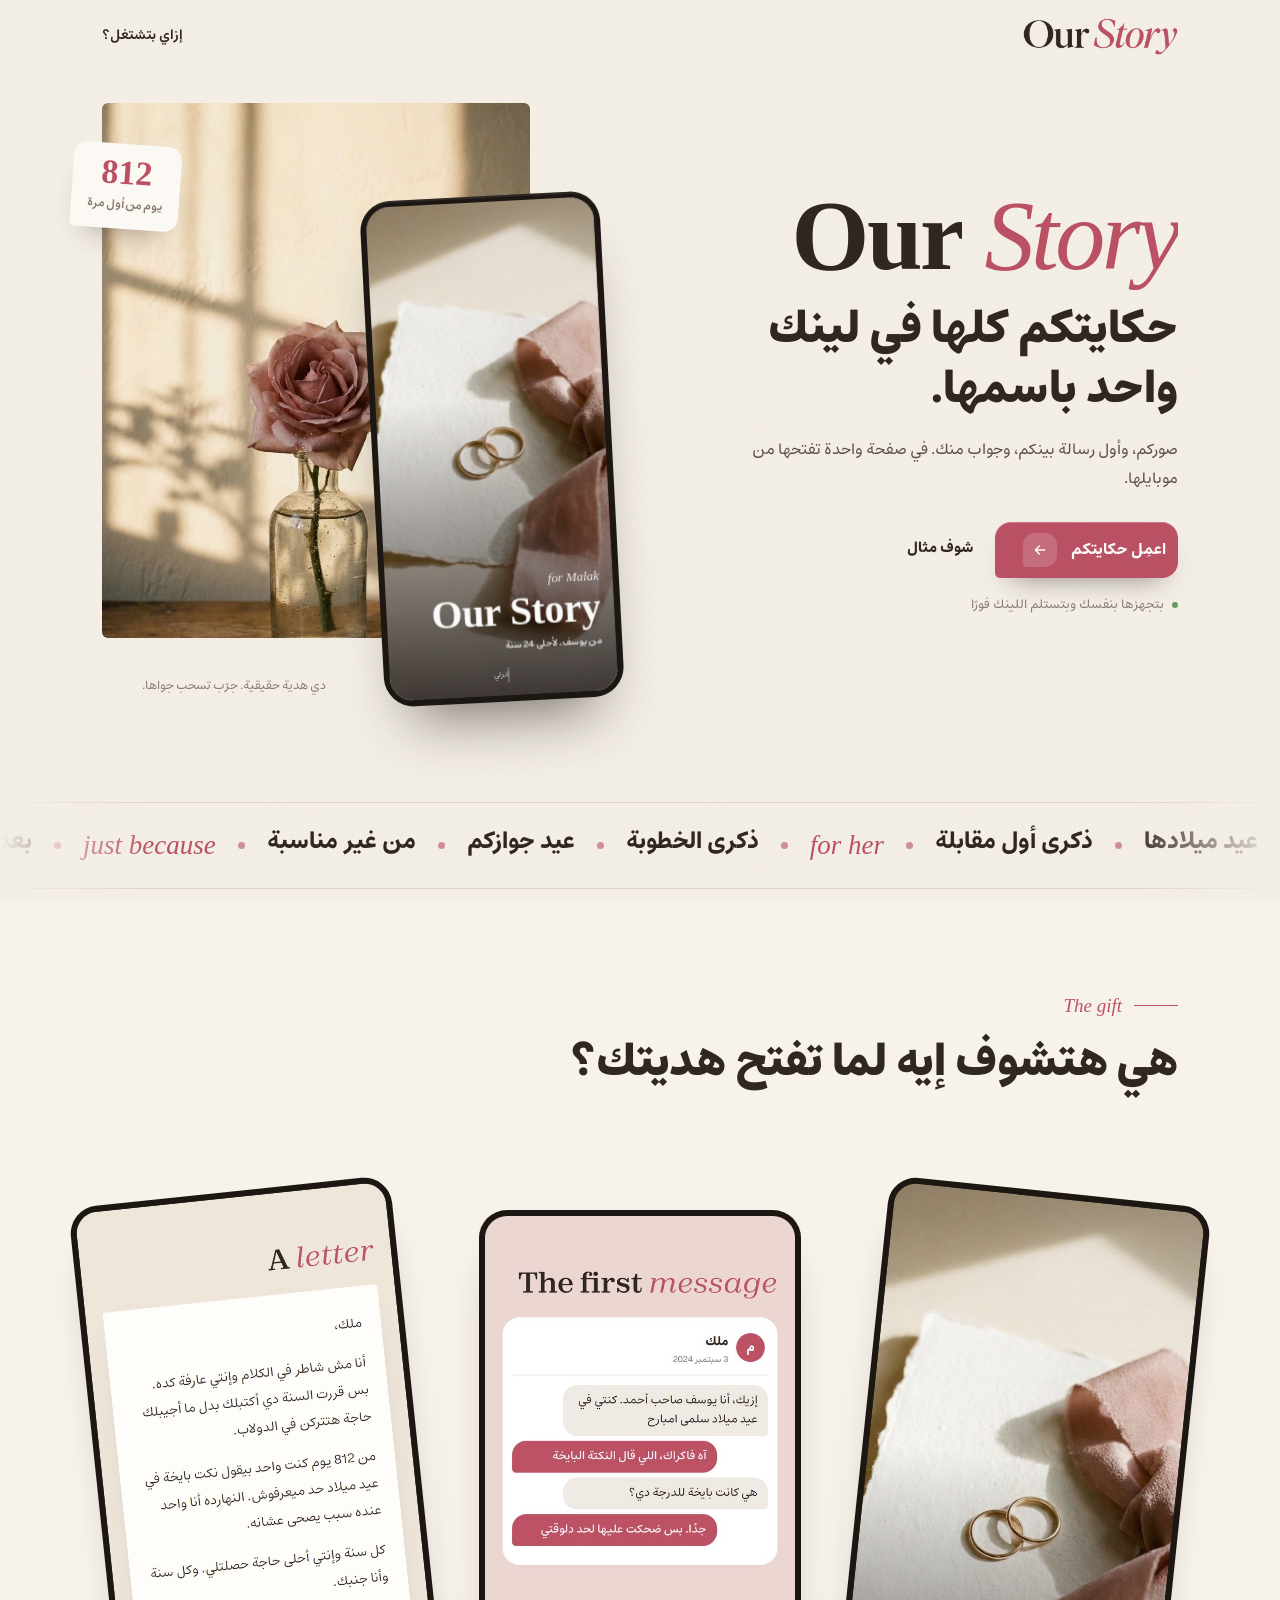
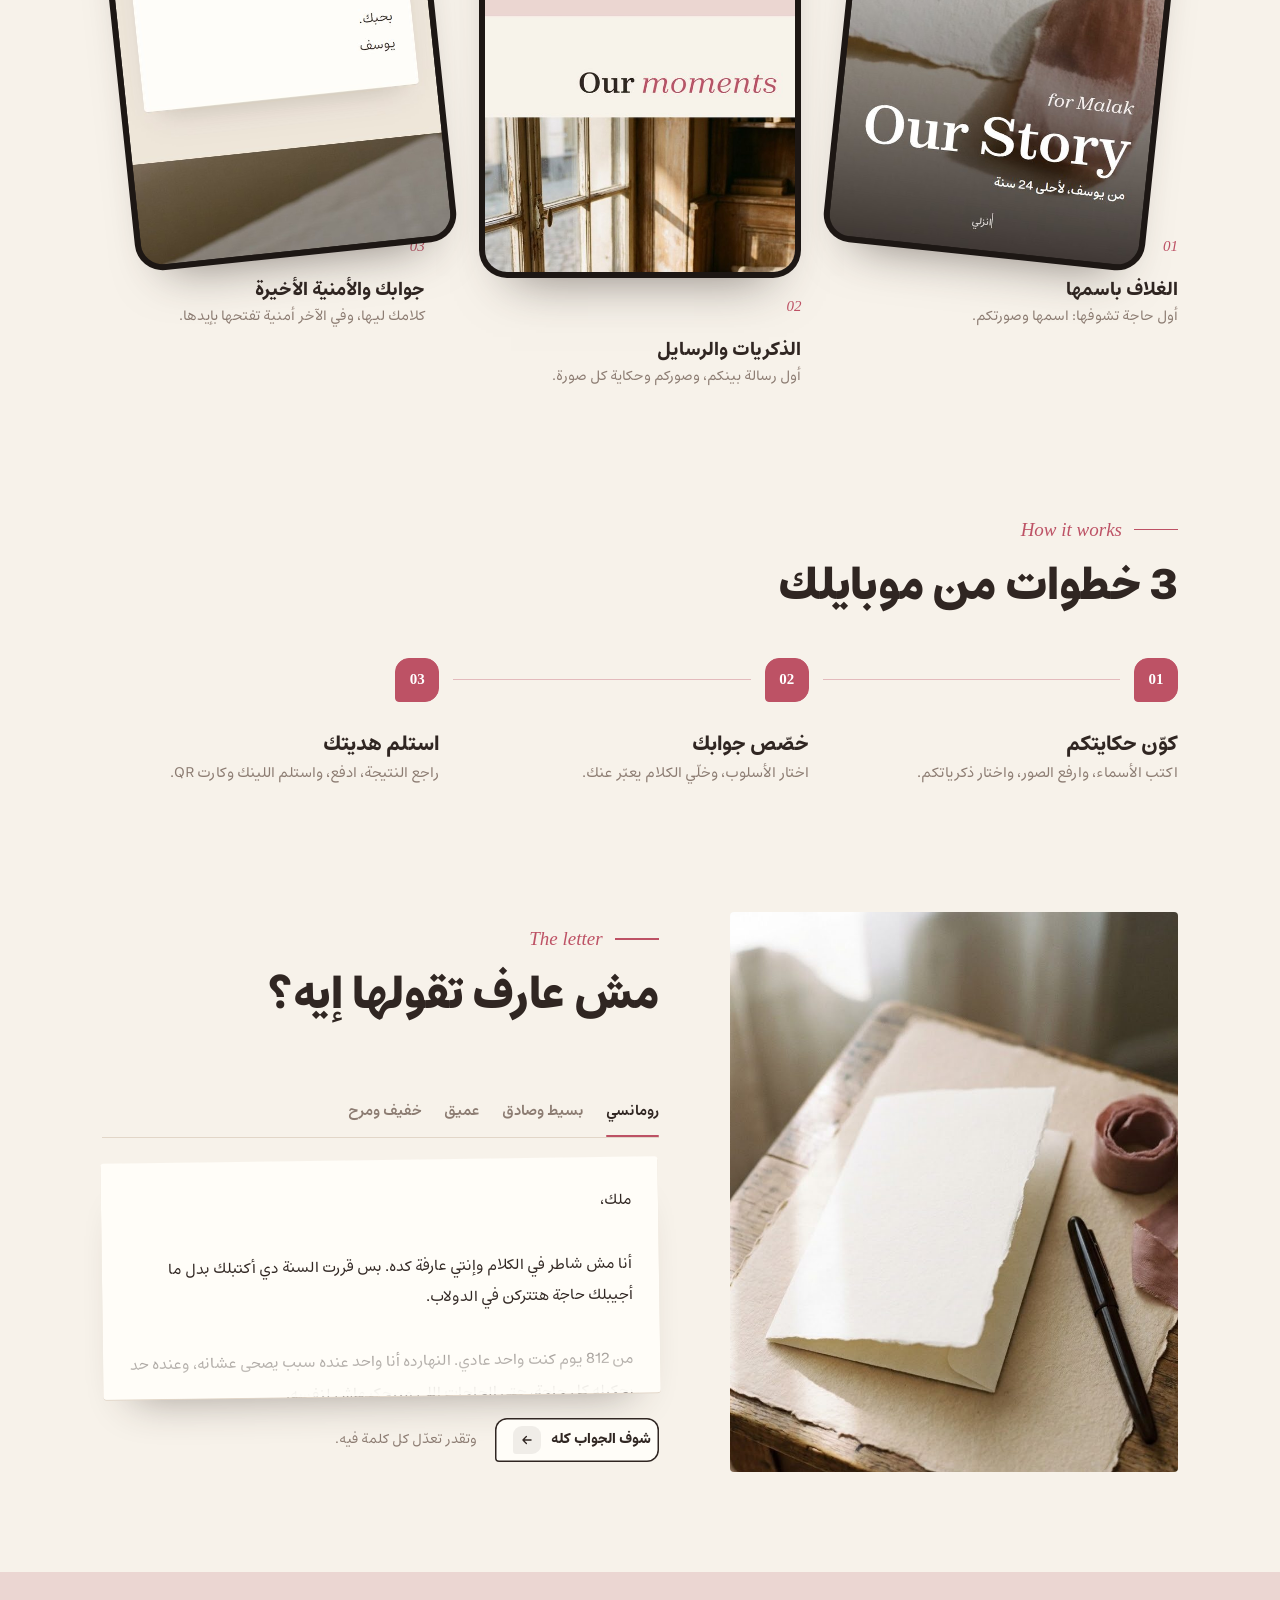
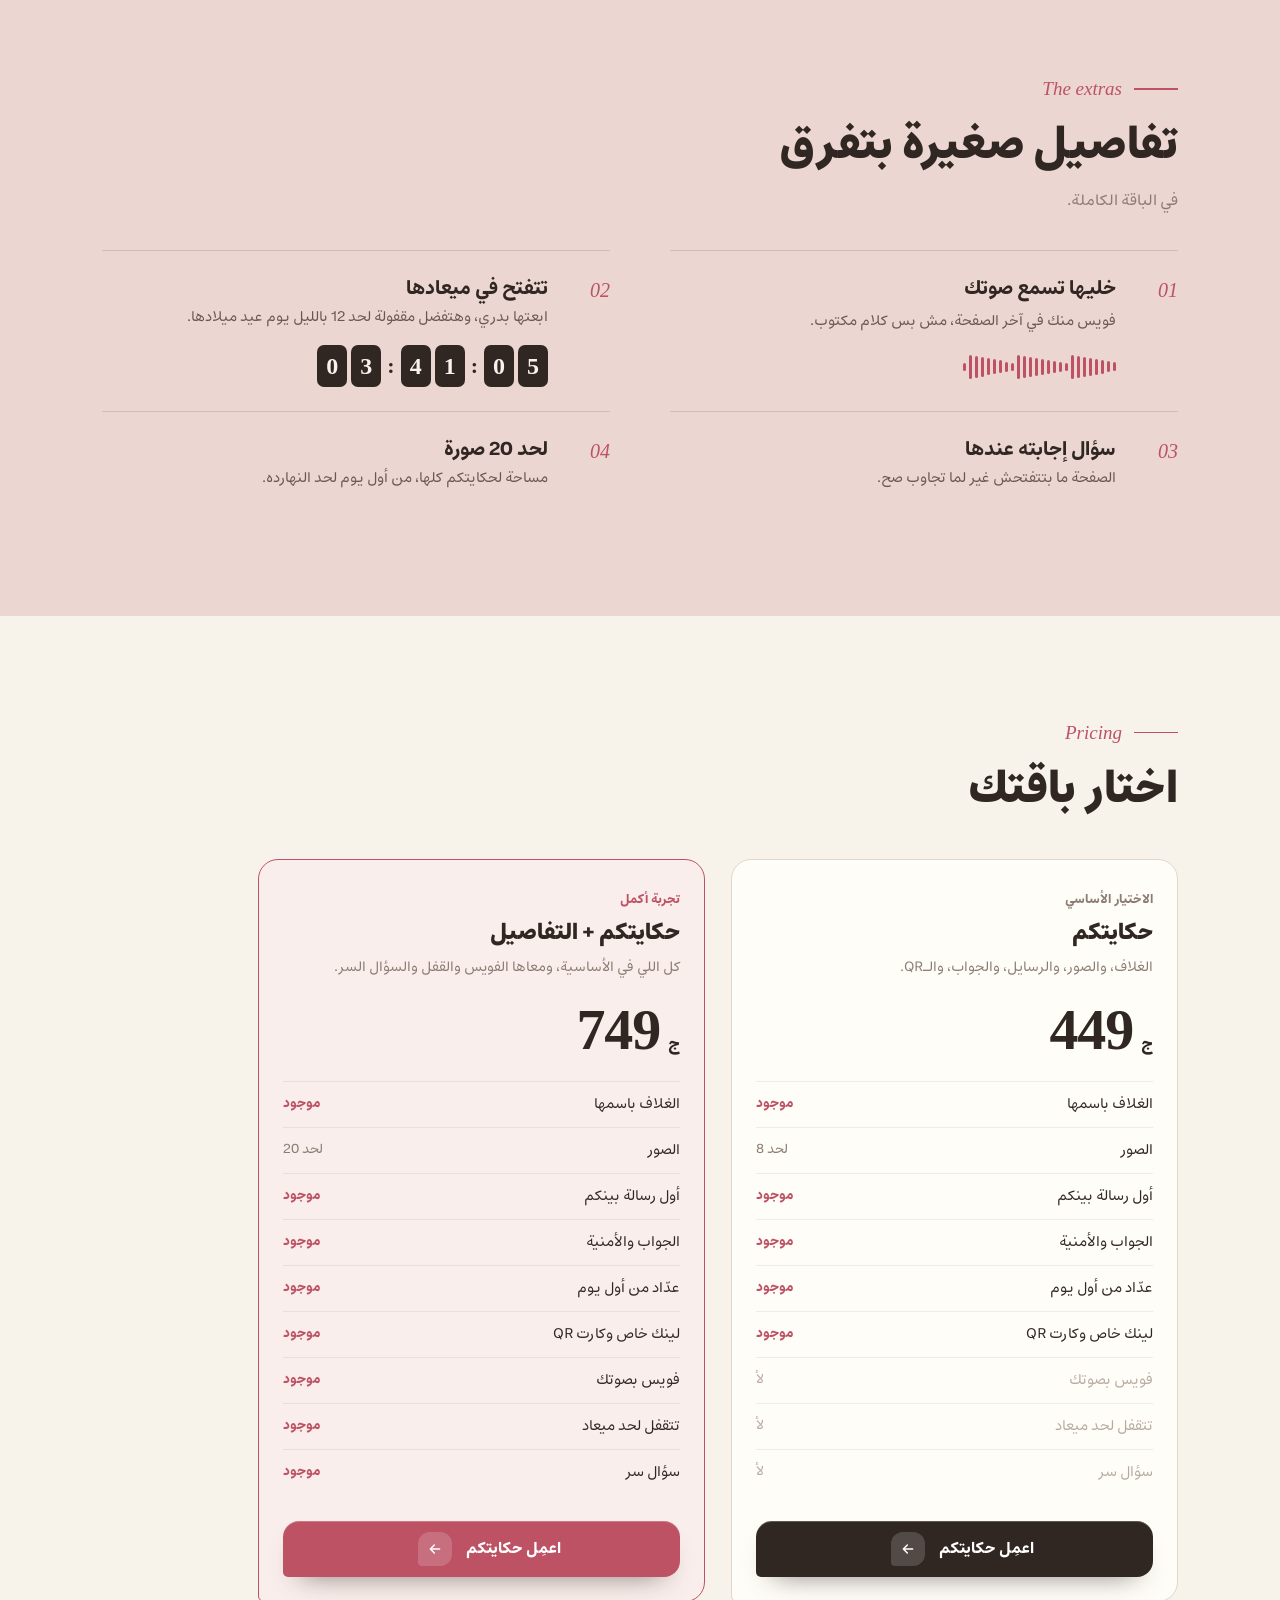
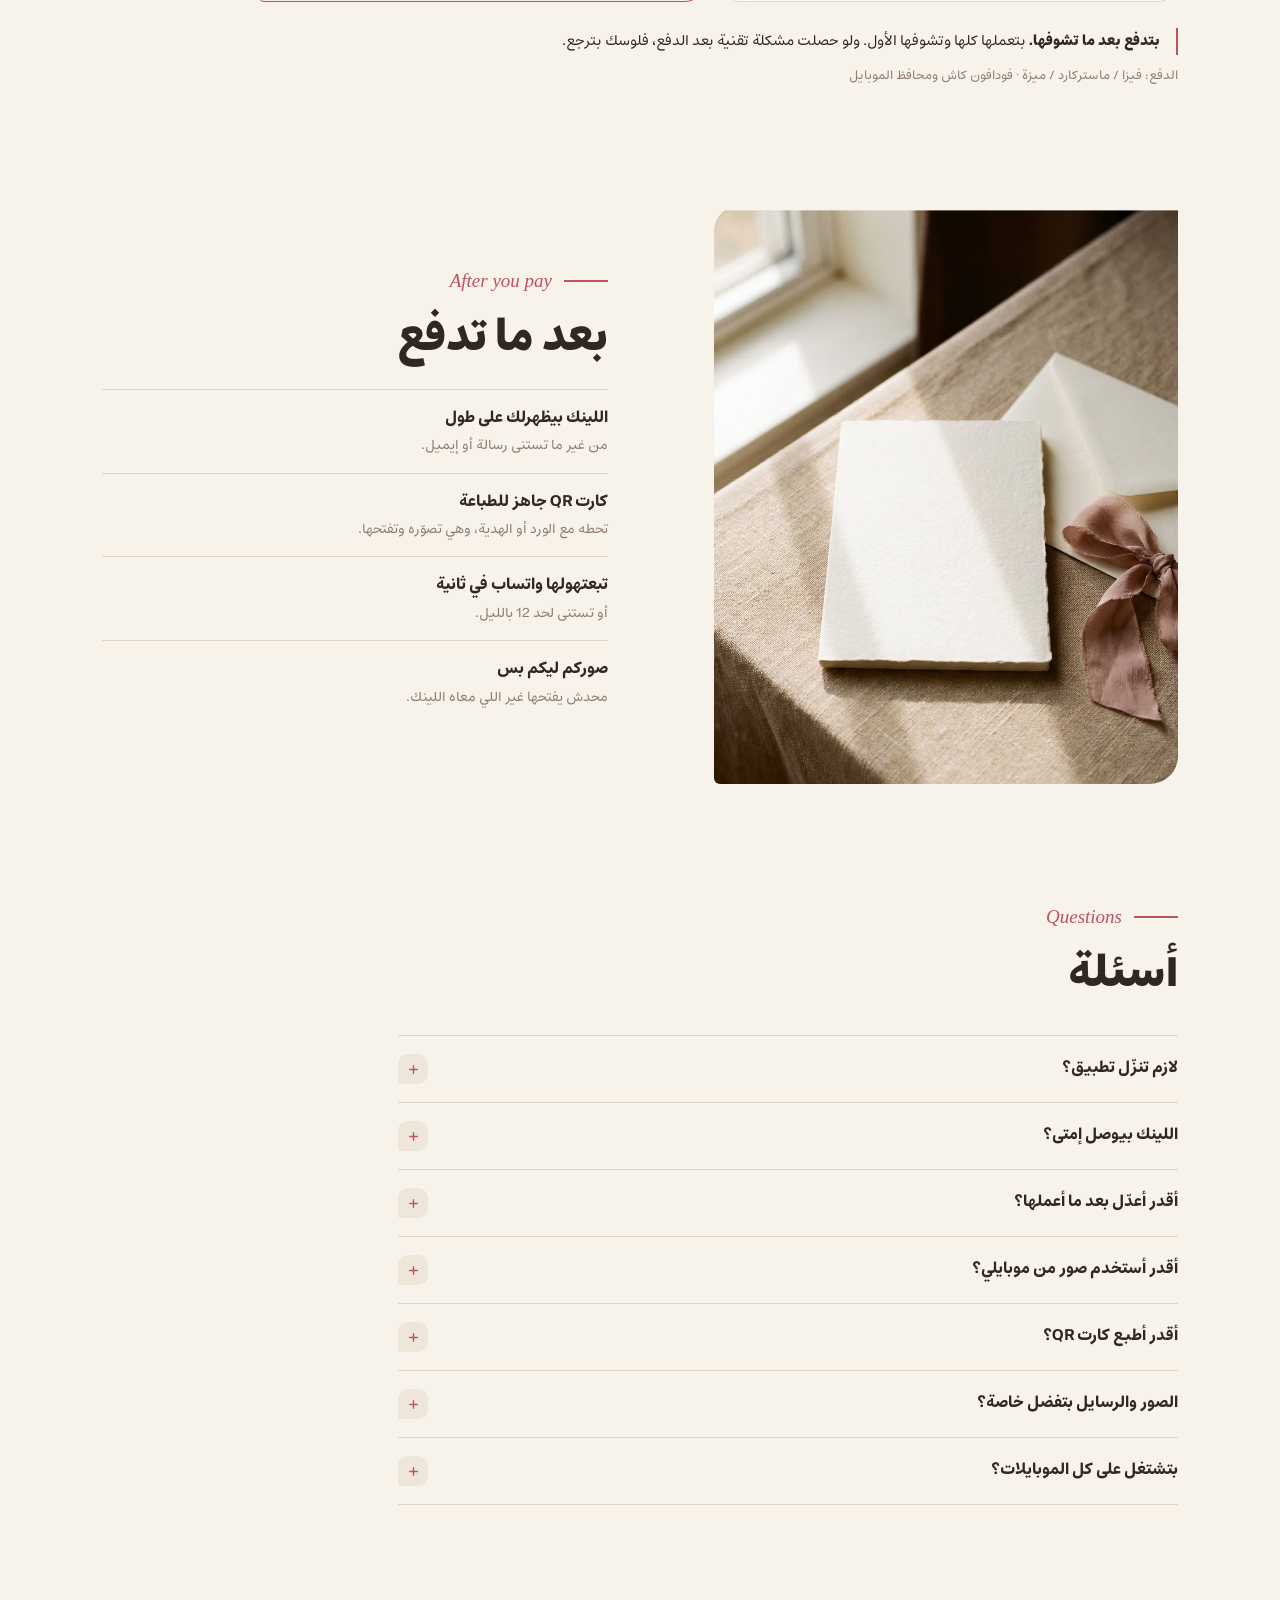
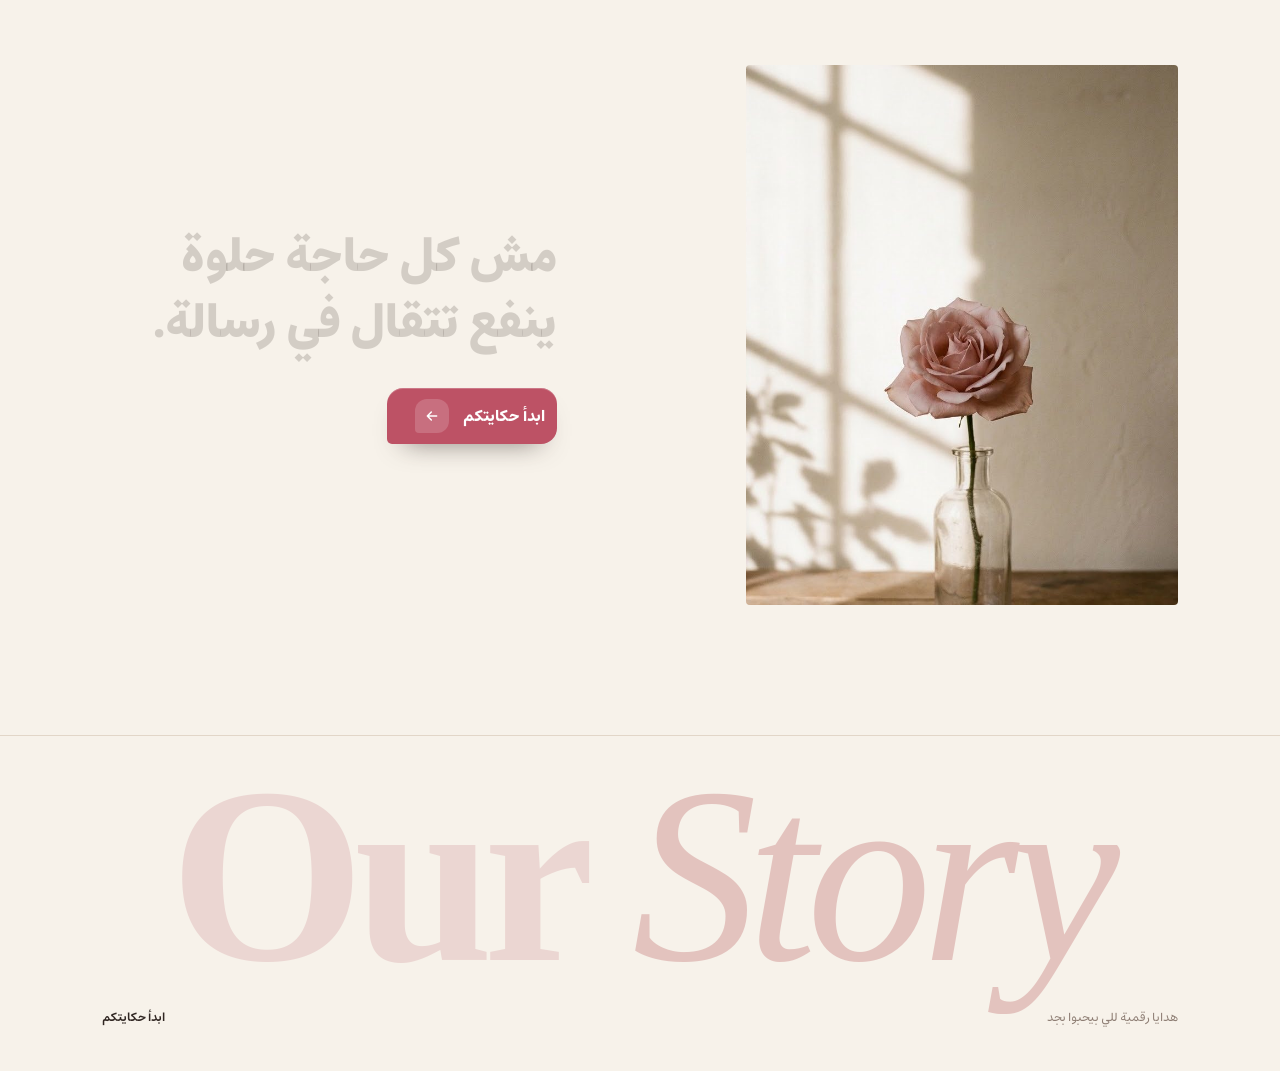
==== index.html @ 4da568a7 "Our Story demo: sales page, builder, delivery, gift page Co-Authored-By: Claude Opus 5.5 <noreply@an" ====
<!doctype html>
<html lang="ar" dir="rtl">
<head>
<meta charset="utf-8">
<meta name="viewport" content="width=device-width,initial-scale=1,viewport-fit=cover">
<title>Our Story | حكايتكم كلها في لينك واحد باسمها</title>
<meta name="description" content="صوركم وأول رسالة بينكم وجواب منك، في صفحة واحدة باسمها. بتجهزها بنفسك وبتستلم اللينك فورًا.">
<meta property="og:title" content="Our Story">
<meta property="og:description" content="حكايتكم كلها في لينك واحد باسمها.">
<meta property="og:image" content="https://a7madshiref001-ctrl.github.io/our-story/assets/og.jpg">
<meta property="og:url" content="https://a7madshiref001-ctrl.github.io/our-story/">
<meta property="og:image:width" content="1200">
<meta property="og:image:height" content="630">
<meta name="twitter:card" content="summary_large_image">
<meta name="theme-color" content="#F7F2EA">
<link rel="icon" href="assets/favicon-64.png" type="image/png">
<link rel="apple-touch-icon" href="assets/apple-touch-icon.png">
<link rel="preconnect" href="https://api.fontshare.com" crossorigin>
<link href="https://api.fontshare.com/v2/css?f[]=zodiak@400,700,401&display=swap" rel="stylesheet">
<link rel="stylesheet" href="assets/fonts.css?v=9">
<link rel="stylesheet" href="assets/ui.css?v=9">
<script>document.documentElement.classList.add('js')</script>
<style>
:root{--paper:#F7F2EA;--paper2:#EFE6DA;--rose:#BD5265;--ink:#302622;--blush:#EBD6D2;--taupe:#8C7C72;--line:#E2D6C8;--en:'Zodiak',Georgia,serif;--ar:'Estedad',system-ui,sans-serif}
*{box-sizing:border-box;margin:0;padding:0}
html{scroll-behavior:smooth}
body{background:var(--paper);color:var(--ink);font-family:var(--ar);line-height:1.8;-webkit-font-smoothing:antialiased;overflow-x:hidden}
img{display:block;max-width:100%;height:auto}
a{color:inherit}
::selection{background:var(--rose);color:#fff}
.w{max-width:1120px;margin:0 auto;padding:0 22px}
.en{font-family:var(--en);direction:ltr;unicode-bidi:isolate}
.h2{font-size:clamp(28px,7vw,46px);font-weight:800;line-height:1.28;letter-spacing:-.005em}
.lead{font-size:16px;color:var(--taupe);margin-top:10px;max-width:520px}
.sec{padding:72px 0}
@media(min-width:900px){.sec{padding:100px 0}}
.kick{display:flex;align-items:center;gap:12px;color:var(--rose);font-family:var(--en);font-style:italic;font-size:19px;margin-bottom:12px}
.kick i{display:block;width:44px;height:1.5px;background:currentColor}
.kick span{direction:ltr}

/* header */
header.top{display:flex;justify-content:space-between;align-items:center;padding:18px 0}
header.top img{width:125px;height:auto}
@media(min-width:900px){header.top img{width:155px}}
header.top a.how{font-size:14px;font-weight:600;color:var(--ink)}
.resume{display:none;align-items:center;justify-content:space-between;gap:10px;background:var(--ink);color:var(--paper);border-radius:14px 14px 14px 4px;padding:12px 16px;font-size:14px;margin-bottom:10px;animation:rsIn .8s var(--e-out)}
.resume.on{display:flex}
.resume a{font-weight:700;color:#fff}
@keyframes rsIn{from{opacity:0;transform:translateY(-10px)}}

/* hero */
.hero{display:grid;grid-template-columns:minmax(0,1fr);gap:44px;padding:6px 0 56px}
@media(min-width:900px){.hero{grid-template-columns:1fr 1fr;align-items:center;gap:56px;padding:30px 0 100px}}
.brand{font-family:var(--en);font-weight:700;white-space:nowrap;font-size:clamp(56px,17.4vw,100px);line-height:.95;letter-spacing:-.025em;direction:ltr;text-align:right}
.brand .st{color:var(--rose);font-style:italic;font-weight:400;letter-spacing:-.035em}
.hero h1{font-size:clamp(30px,8.4vw,46px);font-weight:800;line-height:1.32;margin-top:18px}
.hero p{font-size:16px;color:#5b4c45;margin:14px 0 28px;max-width:440px}
.ctas{display:flex;align-items:center;gap:22px;flex-wrap:wrap}
.ctas .ul{font-weight:700;font-size:15px}
@media(max-width:899px){.ctas{flex-direction:column;align-items:stretch;gap:14px}.ctas .btn{width:100%;min-height:58px;font-size:17px}.ctas .ul{align-self:center;padding:6px 0}.hero .sure{justify-content:center}}
.hero .sure{font-size:13px;color:var(--taupe);margin-top:16px;display:flex;align-items:center;gap:8px}
.hero .sure i{width:6px;height:6px;border-radius:50%;background:#6E9A62;box-shadow:0 0 0 0 rgba(110,154,98,.5);animation:live 2.4s infinite}
@keyframes live{70%{box-shadow:0 0 0 7px rgba(110,154,98,0)}100%{box-shadow:0 0 0 0 rgba(110,154,98,0)}}

.stage{position:relative;padding-bottom:64px;perspective:1200px}
.stage .photo{width:84%;margin-right:auto;aspect-ratio:4/5;--r:6px;border-radius:6px}
.stage .photo img{height:112%;margin-top:-6%}
.phwrap{position:absolute;right:0;bottom:0;width:47%;max-width:250px;z-index:2}
.phone{aspect-ratio:9/19;border-radius:30px;background:#1d1714;padding:6px;rotate:-3deg;box-shadow:0 40px 60px -30px rgba(48,38,34,.65),0 2px 0 rgba(255,255,255,.08) inset;animation:float 6s ease-in-out infinite;transition:transform .8s var(--e-out);transform-style:preserve-3d}
@keyframes float{50%{translate:0 -10px}}
.phone .scr{width:100%;height:100%;border-radius:24px;overflow:hidden;position:relative;background:#fff}
.phone iframe{position:absolute;top:0;right:0;width:390px;height:823px;border:0;transform-origin:top right;display:block}
.days{position:absolute;left:-4px;top:7%;z-index:3;background:#FFFDF8;padding:12px 16px 10px;border-radius:14px 14px 14px 4px;rotate:4deg;box-shadow:0 18px 30px -18px rgba(48,38,34,.45);text-align:center;animation:float 7s ease-in-out -2s infinite}
.days b{display:block;font-family:var(--en);font-weight:700;font-size:34px;line-height:1;color:var(--rose)}
.days span{font-size:12px;color:var(--taupe);font-weight:600}
.stage .note{position:absolute;left:0;bottom:6px;font-size:12.5px;color:var(--taupe);width:44%;line-height:1.7}
@media(min-width:900px){.days{left:-30px}}

/* occasions: شريط ماشي */
.marq{border-top:1px solid var(--line);border-bottom:1px solid var(--line);overflow:hidden;padding:18px 0;-webkit-mask:linear-gradient(90deg,transparent,#000 12%,#000 88%,transparent);mask:linear-gradient(90deg,transparent,#000 12%,#000 88%,transparent)}
.trk{display:flex;width:max-content;animation:marq 34s linear infinite}
.marq:hover .trk{animation-play-state:paused}
.trk span{font-size:clamp(18px,4.6vw,24px);font-weight:700;white-space:nowrap;padding:0 22px}
.trk span.e{font-family:var(--en);font-style:italic;font-weight:400;color:var(--rose);font-size:clamp(20px,5vw,27px);direction:ltr}
.trk i{align-self:center;width:7px;height:7px;border-radius:50%;background:var(--rose);flex:none;opacity:.6}
@keyframes marq{to{transform:translateX(50%)}}

/* the gift */
.gift-head{max-width:640px}
.shots{display:flex;gap:18px;overflow-x:auto;scroll-snap-type:x mandatory;margin:40px -22px 0;padding:10px 22px 20px;scrollbar-width:none;--p:1}
.shots::-webkit-scrollbar{display:none}
.shot{flex:none;width:74vw;max-width:300px;scroll-snap-align:center}
.swipe{display:flex;align-items:center;gap:10px;margin-top:10px;font-size:13px;color:var(--taupe)}
.swipe .shbar{flex:1;margin:0}
@media(min-width:900px){.swipe{display:none}}
.dev{border-radius:28px;background:#1d1714;padding:6px;box-shadow:0 30px 50px -32px rgba(48,38,34,.6);transition:transform .7s var(--e-out),box-shadow .7s var(--e-out)}
.dev img{width:100%;aspect-ratio:9/19;object-fit:cover;object-position:top;border-radius:22px}
.shot b{display:block;font-size:19px;margin-top:18px;line-height:1.4}
.shot span{display:block;font-size:14.5px;color:var(--taupe);line-height:1.7}
.shot .no{font-family:var(--en);font-style:italic;color:var(--rose);font-size:15px;display:block;direction:ltr;text-align:right;margin-top:16px}
.shbar{height:2px;background:var(--line);margin-top:8px;position:relative;overflow:hidden;border-radius:2px}
.shbar i{position:absolute;top:0;right:0;height:100%;width:34%;background:var(--ink);border-radius:2px;transition:transform .2s linear}
@media(min-width:900px){
  .shots{overflow:visible;justify-content:space-between;margin:56px 0 0;padding:0}
  .shot{width:30%;max-width:none}
  .shot:nth-child(1) .dev{rotate:calc(4deg * (1 - var(--p)) + 2deg);translate:0 calc(40px * (1 - var(--p)))}
  .shot:nth-child(2){margin-top:60px}
  .shot:nth-child(3) .dev{rotate:calc(-4deg * (1 - var(--p)) - 2deg);translate:0 calc(40px * (1 - var(--p)))}
  .shot:hover .dev{transform:translateY(-12px) rotate(0);box-shadow:0 46px 60px -34px rgba(48,38,34,.7)}
  .shbar{display:none}
}

/* steps */
.steps{list-style:none;margin-top:40px;position:relative}
.steps li{position:relative;padding:0 64px 36px 0}
.steps li::before{content:"";position:absolute;right:21px;top:48px;bottom:4px;width:1.5px;background:var(--rose);opacity:.35;transform-origin:top;transition:transform 1.2s var(--e-io);transition-delay:calc(var(--d,0s) + .4s)}
.js .steps li:not(.vis)::before{transform:scaleY(0)}
.steps li:last-child::before{display:none}
.steps .n{position:absolute;right:0;top:0;width:44px;height:44px;border-radius:14px 14px 14px 4px;border:1.5px solid var(--rose);color:var(--rose);display:grid;place-items:center;font-family:var(--en);font-weight:700;font-size:15px;background:var(--paper);transition:background .6s,color .6s;transition-delay:calc(var(--d,0s) + .25s)}
.steps li.vis .n{background:var(--rose);color:#fff}
.steps b{display:block;font-size:21px;line-height:1.4;padding-top:6px}
.steps span{font-size:15px;color:var(--taupe)}
@media(min-width:900px){
  .steps{display:grid;grid-template-columns:repeat(3,1fr);gap:32px}
  .steps li{padding:66px 0 0}
  .steps li::before{right:58px;left:-18px;top:21px;bottom:auto;width:auto;height:1.5px;transform-origin:right}
  .js .steps li:not(.vis)::before{transform:scaleX(0)}
}

/* writing */
.write{display:grid;grid-template-columns:minmax(0,1fr);gap:34px;align-items:start}
@media(min-width:900px){.write{grid-template-columns:.9fr 1.1fr;gap:64px;align-items:center}}
.write .frame{aspect-ratio:16/11;--r:4px;border-radius:4px}
@media(min-width:900px){.write .frame{aspect-ratio:4/5;max-height:560px}}
.write .frame img{height:114%;margin-top:-7%}
.tones{display:flex;flex-wrap:wrap;gap:4px 22px;margin:24px 0 22px;border-bottom:1px solid var(--line);position:relative}
.tones button{background:none;border:0;font:inherit;font-size:15px;font-weight:600;color:var(--taupe);padding:8px 0 12px;cursor:pointer;transition:color .3s}
.tones button:hover{color:var(--ink)}
.tones button.on{color:var(--ink)}
.tones .ind{position:absolute;bottom:-1px;height:2px;background:var(--rose);border-radius:2px;transition:right .55s var(--e-out),width .55s var(--e-out),top .55s var(--e-out)}
.letter{background:#FFFDF8;padding:28px 26px;font-size:15.5px;line-height:2.05;white-space:pre-line;position:relative;max-height:236px;overflow:hidden;transition:max-height .9s var(--e-out);border-radius:3px;box-shadow:0 1px 0 var(--line),0 28px 44px -30px rgba(48,38,34,.45)}
@media(min-width:900px){.letter{rotate:-.8deg}}
.letter::after{content:"";position:absolute;left:0;right:0;bottom:0;height:90px;background:linear-gradient(180deg,rgba(255,253,248,0),#FFFDF8);transition:opacity .4s}
.letter.open{max-height:1100px}
.letter.open::after{opacity:0}
.letter .cur{display:inline-block;width:1.5px;height:1.1em;background:var(--rose);vertical-align:middle;margin-right:2px;animation:blink 1s steps(1) infinite}
@keyframes blink{50%{opacity:0}}
.more{display:flex;gap:18px;align-items:center;margin-top:22px;flex-wrap:wrap}
.more span{font-size:14px;color:var(--taupe)}

/* extras */
.extras{background:var(--blush);position:relative;overflow:hidden}
.ex{display:grid;grid-template-columns:minmax(0,1fr);margin-top:34px}
@media(min-width:900px){.ex{grid-template-columns:1fr 1fr;column-gap:60px}}
.ex>div{padding:24px 0 24px;border-top:1px solid rgba(48,38,34,.14);display:grid;grid-template-columns:54px minmax(0,1fr);column-gap:8px;transition:padding .5s var(--e-out)}
@media(hover:hover){.ex>div:hover{padding-right:10px}}
.ex .ix{font-family:var(--en);font-style:italic;color:var(--rose);font-size:20px;line-height:1.5;grid-row:span 3}
.ex b{display:block;font-size:20px;line-height:1.45}
.ex span{font-size:15px;color:#6a5850}
.flip{display:flex;gap:4px;direction:ltr;justify-content:flex-end;margin-top:14px}
.flip .dg{position:relative;width:30px;height:42px;background:var(--ink);color:var(--paper);border-radius:7px;overflow:hidden;font-family:var(--en);font-weight:700;font-size:24px;display:grid;place-items:center}
.flip .dg i{font-style:normal;grid-area:1/1}
.flip .dg i.nw{animation:dIn .5s var(--e-out)}
.flip .dg i.od{animation:dOut .5s var(--e-out) forwards}
@keyframes dIn{from{transform:translateY(-100%)}}
@keyframes dOut{to{transform:translateY(100%);opacity:0}}
.flip .sep{font-family:var(--en);font-weight:700;font-size:22px;align-self:center;color:var(--ink);padding:0 2px}
.wave{display:flex;align-items:center;gap:3px;height:30px;margin-top:12px;direction:ltr;justify-content:flex-end}
.wave i{width:3px;border-radius:2px;background:var(--rose);height:30%;animation:wv 1.1s ease-in-out infinite}
@keyframes wv{50%{height:100%}}

/* pricing */
.ptabs{display:none}
@media(max-width:899px){
  .ptabs{display:grid;grid-template-columns:1fr 1fr;position:relative;background:var(--paper2);border-radius:16px 16px 16px 5px;padding:5px;margin-top:30px}
  .ptabs button{position:relative;z-index:1;border:0;background:none;font:inherit;font-size:14.5px;font-weight:700;color:var(--taupe);padding:12px 6px;cursor:pointer;transition:color .4s;line-height:1.3}
  .ptabs button b{display:block;font-family:var(--en);font-size:20px;color:inherit}
  .ptabs button.on{color:var(--ink)}
  .ptabs i{position:absolute;top:5px;bottom:5px;right:5px;width:calc(50% - 5px);background:#FFFDF8;border-radius:12px 12px 12px 4px;box-shadow:0 8px 18px -12px rgba(48,38,34,.5);transition:transform .6s var(--e-spring)}
  .ptabs.s i{transform:translateX(-100%)}
  .plans .plan{display:none}
  .plans .plan.show{display:flex;animation:plIn .6s var(--e-out)}
  .plans{margin-top:14px!important}
}
@keyframes plIn{from{opacity:0;transform:translateY(14px)}}
.plans{display:grid;grid-template-columns:minmax(0,1fr);gap:20px;margin-top:38px}
@media(min-width:900px){.plans{grid-template-columns:1fr 1fr;gap:26px;max-width:920px}}
.plan{border:1.5px solid var(--line);background:#FFFDF8;padding:28px 24px 24px;border-radius:20px 20px 20px 6px;display:flex;flex-direction:column;position:relative;transition:opacity 1s var(--e-out),transform 1.2s var(--e-out),translate .6s var(--e-out),box-shadow .6s var(--e-out);transition-delay:var(--d,0s),var(--d,0s),0s,0s}
@media(hover:hover){.plan:hover{translate:0 -8px;box-shadow:0 36px 50px -36px rgba(48,38,34,.5)}}
.plan.full{border-color:var(--rose);background:#F9EEEB}
.plan .t{font-size:13px;font-weight:700;color:var(--taupe)}
.plan.full .t{color:var(--rose)}
.plan h3{font-size:23px;font-weight:800;margin-top:2px}
.plan .d{font-size:14.5px;color:var(--taupe)}
.plan .price{font-family:var(--en);font-weight:700;font-size:58px;line-height:1;margin:20px 0 6px;direction:ltr;text-align:right;letter-spacing:-.02em}
.plan .price small{font-family:var(--ar);font-size:17px;margin-left:8px;letter-spacing:0}
.plan ul{list-style:none;margin:16px 0 26px;flex:1}
.plan li{display:flex;justify-content:space-between;gap:12px;padding:9px 0;border-top:1px solid rgba(48,38,34,.08);font-size:15px}
.plan li i{font-style:normal;color:var(--taupe);font-size:14px}
.plan li.yes i{color:var(--rose);font-weight:700}
.plan li.no{color:#B8AAA0}
.plan li.no i{color:#B8AAA0}
.guar{margin-top:26px;font-size:15px;max-width:720px;padding-right:16px;border-right:2px solid var(--rose)}
.guar b{font-weight:800}
.pm{font-size:13px;color:var(--taupe);margin-top:10px}

/* trust */
.trust{display:grid;grid-template-columns:minmax(0,1fr);gap:34px;align-items:center}
@media(min-width:900px){.trust{grid-template-columns:1fr 1fr;gap:64px}}
.trust .frame{aspect-ratio:1/1;--r:6px;border-radius:28px 6px 28px 6px}
@media(min-width:900px){.trust .frame{aspect-ratio:4/5;max-height:580px}}
.trust .frame img{height:112%;margin-top:-6%}
.tl{list-style:none;margin-top:20px}
.tl li{padding:14px 0;border-top:1px solid var(--line);font-size:16.5px;font-weight:700;transition:padding .5s var(--e-out),color .3s}
.tl li span{display:block;font-size:14px;font-weight:400;color:var(--taupe)}
@media(hover:hover){.tl li:hover{padding-right:12px;color:var(--rose)}}

/* faq */
.faq{max-width:780px;margin-top:30px}
details{border-top:1px solid var(--line)}
details:last-of-type{border-bottom:1px solid var(--line)}
summary{font-size:16.5px;min-height:56px;font-weight:700;cursor:pointer;list-style:none;display:flex;justify-content:space-between;align-items:center;gap:14px;padding:18px 0;transition:color .3s}
summary:hover{color:var(--rose)}
summary::-webkit-details-marker{display:none}
summary::after{content:"";flex:none;width:30px;height:30px;border-radius:10px 10px 10px 3px;background:var(--paper2) url("data:image/svg+xml,%3Csvg xmlns='http://www.w3.org/2000/svg' viewBox='0 0 24 24' fill='none' stroke='%23BD5265' stroke-width='2.2' stroke-linecap='round'%3E%3Cpath d='M12 6v12M6 12h12'/%3E%3C/svg%3E") center/15px no-repeat;transition:transform .5s var(--e-out),background-color .3s}
details[open] summary::after{transform:rotate(135deg);background-color:var(--blush)}
details .a{overflow:hidden}
details p{font-size:15px;color:#5b4c45;padding:0 0 18px;max-width:640px}

/* final */
.final{display:grid;grid-template-columns:minmax(0,1fr);gap:32px;align-items:center;padding:40px 0 110px}
@media(min-width:900px){.final{grid-template-columns:1.1fr .9fr;gap:64px;padding:60px 0 130px}}
.final .frame{aspect-ratio:4/3;--r:4px;border-radius:4px}
@media(min-width:900px){.final .frame{aspect-ratio:4/5;max-height:540px}}
.final .frame img{height:114%;margin-top:-7%}
.final .q{font-size:clamp(30px,8vw,48px);font-weight:800;line-height:1.38;margin-bottom:30px}
.final .q .sw-w>span{color:rgba(48,38,34,.18);transition:color .5s}
.final .q .sw-w.lit>span{color:var(--ink)}
.final .q .sw-w.lit.r>span{color:var(--rose)}

footer{border-top:1px solid var(--line);padding:34px 0 120px;overflow:hidden}
footer .big{font-family:var(--en);font-weight:700;font-size:clamp(60px,20.5vw,250px);line-height:.85;letter-spacing:-.04em;direction:ltr;text-align:center;color:var(--blush);white-space:nowrap;user-select:none}
footer .big em{font-weight:400;color:#E3C3BE}
footer .meta{display:flex;justify-content:space-between;gap:12px;font-size:12.5px;color:var(--taupe);margin-top:24px;flex-wrap:wrap}
footer .meta a{color:var(--ink);font-weight:600}
@media(min-width:900px){footer{padding-bottom:40px}}

.sticky{position:fixed;left:0;right:0;bottom:0;z-index:40;padding:10px 16px calc(10px + env(safe-area-inset-bottom));background:rgba(247,242,234,.9);-webkit-backdrop-filter:blur(10px);backdrop-filter:blur(10px);border-top:1px solid var(--line);transform:translateY(115%);transition:transform .7s var(--e-spring)}
.sticky.on{transform:none}
@media(min-width:900px){.sticky{display:none}}
</style>
</head>
<body class="grain">
<div class="sp"></div>
<div class="w">
  <header class="top" data-rv="fade"><img src="assets/logo.png" alt="Our Story" width="155" height="37"><a class="how ul" href="#steps">إزاي بتشتغل؟</a></header>
  <div class="resume" id="resume"><span>عندك حكاية ما كمّلتهاش</span><a class="ul on" href="start/">كمّلها</a></div>

  <section class="hero">
    <div>
      <div class="brand" data-split>Our <span class="st">Story</span></div>
      <h1 data-split style="--d:.25s">حكايتكم كلها في لينك واحد باسمها.</h1>
      <p data-rv style="--d:.55s">صوركم، وأول رسالة بينكم، وجواب منك. في صفحة واحدة تفتحها من موبايلها.</p>
      <div class="ctas" data-rv style="--d:.7s"><a class="btn" href="start/" id="heroCta">اعمِل حكايتكم</a><a class="ul" href="#gift">شوف مثال</a></div>
      <div class="sure" data-rv="fade" style="--d:.9s"><i></i>بتجهزها بنفسك وبتستلم اللينك فورًا</div>
    </div>
    <div class="stage" id="stage">
      <div class="frame photo" data-rv="clip" style="--d:.15s"><img src="assets/img/hero-rose.jpg" alt="" width="896" height="1120" data-par=".05"></div>
      <div class="days" data-rv="pop" style="--d:1.1s"><b data-count="812" data-dur="2200">0</b><span>يوم من أول مرة</span></div>
      <div class="phwrap" data-rv style="--d:.6s"><div class="phone" id="phone"><div class="scr" id="scr"><iframe src="s/?demo=1" title="مثال للهدية" loading="eager"></iframe></div></div></div>
      <div class="note" data-rv="fade" style="--d:1.3s">دي هدية حقيقية. جرّب تسحب جواها.</div>
    </div>
  </section>
</div>

<div class="marq" aria-label="المناسبات"><div class="trk" id="trk"></div></div>

<section class="sec" id="gift">
  <div class="w">
    <div class="gift-head">
      <div class="kick" data-rv><i data-line></i><span>The gift</span></div>
      <h2 class="h2" data-split>هي هتشوف إيه لما تفتح هديتك؟</h2>
    </div>
    <div class="shots" id="shots" data-scrub data-stagger=".14">
      <figure class="shot" data-rv><div class="dev"><img src="assets/shots/gift-cover.jpg" alt="" loading="lazy" width="600" height="1266"></div><span class="no">01</span><b>الغلاف باسمها</b><span>أول حاجة تشوفها: اسمها وصورتكم.</span></figure>
      <figure class="shot" data-rv><div class="dev"><img src="assets/shots/gift-memories.jpg" alt="" loading="lazy" width="600" height="1266"></div><span class="no">02</span><b>الذكريات والرسايل</b><span>أول رسالة بينكم، وصوركم وحكاية كل صورة.</span></figure>
      <figure class="shot" data-rv><div class="dev"><img src="assets/shots/gift-letter.jpg" alt="" loading="lazy" width="600" height="1266"></div><span class="no">03</span><b>جوابك والأمنية الأخيرة</b><span>كلامك ليها، وفي الآخر أمنية تفتحها بإيدها.</span></figure>
    </div>
    <div class="swipe"><span>اسحب</span><div class="shbar"><i id="shbar"></i></div></div>
  </div>
</section>

<section class="sec" id="steps" style="padding-top:24px">
  <div class="w">
    <div class="kick" data-rv><i data-line></i><span>How it works</span></div>
    <h2 class="h2" data-split>3 خطوات من موبايلك</h2>
    <ol class="steps" data-stagger=".18">
      <li data-rv><span class="n">01</span><b>كوّن حكايتكم</b><span>اكتب الأسماء، وارفع الصور، واختار ذكرياتكم.</span></li>
      <li data-rv><span class="n">02</span><b>خصّص جوابك</b><span>اختار الأسلوب، وخلّي الكلام يعبّر عنك.</span></li>
      <li data-rv><span class="n">03</span><b>استلم هديتك</b><span>راجع النتيجة، ادفع، واستلم اللينك وكارت QR.</span></li>
    </ol>
  </div>
</section>

<section class="sec" style="padding-top:24px">
  <div class="w write">
    <div class="frame" data-rv="clip"><img src="assets/img/letter.jpg" alt="" loading="lazy" width="896" height="1120" data-par=".06"></div>
    <div>
      <div class="kick" data-rv><i data-line></i><span>The letter</span></div>
      <h2 class="h2" data-split>مش عارف تقولها إيه؟</h2>
      <p class="lead" data-rv style="--d:.2s">اختار الإحساس، وإحنا نساعدك تلاقي الكلام المناسب.</p>
      <div class="tones" id="tones" data-rv style="--d:.3s"></div>
      <div class="letter" id="letter" data-rv style="--d:.4s"></div>
      <div class="more" data-rv style="--d:.5s"><button class="btn paper sm" id="moreBtn">شوف الجواب كله</button><span>وتقدر تعدّل كل كلمة فيه.</span></div>
    </div>
  </div>
</section>

<section class="sec extras">
  <div class="w">
    <div class="kick" data-rv><i data-line></i><span>The extras</span></div>
    <h2 class="h2" data-split>تفاصيل صغيرة بتفرق</h2>
    <p class="lead" data-rv style="--d:.2s">في الباقة الكاملة.</p>
    <div class="ex" data-stagger=".1">
      <div data-rv><span class="ix">01</span><b>خليها تسمع صوتك</b><span>فويس منك في آخر الصفحة، مش بس كلام مكتوب.</span><div class="wave" id="wave"></div></div>
      <div data-rv><span class="ix">02</span><b>تتفتح في ميعادها</b><span>ابعتها بدري، وهتفضل مقفولة لحد 12 بالليل يوم عيد ميلادها.</span><div class="flip" id="lk"></div></div>
      <div data-rv><span class="ix">03</span><b>سؤال إجابته عندها</b><span>الصفحة ما بتتفتحش غير لما تجاوب صح.</span></div>
      <div data-rv><span class="ix">04</span><b>لحد 20 صورة</b><span>مساحة لحكايتكم كلها، من أول يوم لحد النهارده.</span></div>
    </div>
  </div>
</section>

<section class="sec" id="price">
  <div class="w">
    <div class="kick" data-rv><i data-line></i><span>Pricing</span></div>
    <h2 class="h2" data-split>اختار باقتك</h2>
    <div class="ptabs" id="ptabs" data-rv><button data-k="story">الأساسية<b>449</b></button><button class="on" data-k="full">الكاملة<b>749</b></button><i></i></div>
    <div class="plans" id="plans" data-stagger=".14"></div>
    <p class="guar" id="guar" data-rv></p>
    <p class="pm" id="pms" data-rv="fade"></p>
  </div>
</section>

<section class="sec" style="padding-top:16px">
  <div class="w trust">
    <div class="frame" data-rv="clip"><img src="assets/img/keepsake.jpg" alt="" loading="lazy" width="896" height="1120" data-par=".06"></div>
    <div>
      <div class="kick" data-rv><i data-line></i><span>After you pay</span></div>
      <h2 class="h2" data-split>بعد ما تدفع</h2>
      <ul class="tl" data-stagger=".1" data-base=".2">
        <li data-rv>اللينك بيظهرلك على طول<span>من غير ما تستنى رسالة أو إيميل.</span></li>
        <li data-rv>كارت QR جاهز للطباعة<span>تحطه مع الورد أو الهدية، وهي تصوّره وتفتحها.</span></li>
        <li data-rv>تبعتهولها واتساب في ثانية<span>أو تستنى لحد 12 بالليل.</span></li>
        <li data-rv>صوركم ليكم بس<span>محدش يفتحها غير اللي معاه اللينك.</span></li>
      </ul>
    </div>
  </div>
</section>

<section class="sec" style="padding-top:16px">
  <div class="w">
    <div class="kick" data-rv><i data-line></i><span>Questions</span></div>
    <h2 class="h2" data-split>أسئلة</h2>
    <div class="faq" id="faq" data-stagger=".06">
      <details data-rv><summary>لازم تنزّل تطبيق؟</summary><div class="a"><p>لأ. اللينك بيفتح على أي موبايل من غير أي برنامج.</p></div></details>
      <details data-rv><summary>اللينك بيوصل إمتى؟</summary><div class="a"><p>أول ما الدفع يتم، بيظهر قدامك هو والكارت.</p></div></details>
      <details data-rv><summary>أقدر أعدّل بعد ما أعملها؟</summary><div class="a"><p>أيوه، من نفس الموبايل. والتعديل بيظهر على نفس اللينك.</p></div></details>
      <details data-rv><summary>أقدر أستخدم صور من موبايلي؟</summary><div class="a"><p>أيوه، بتختارهم من الموبايل كلهم مرة واحدة.</p></div></details>
      <details data-rv><summary>أقدر أطبع كارت QR؟</summary><div class="a"><p>أيوه، بينزل صورة جاهزة تطبعها في أي مطبعة.</p></div></details>
      <details data-rv><summary>الصور والرسايل بتفضل خاصة؟</summary><div class="a"><p>محدش يقدر يفتحها غير اللي معاه اللينك، ومش بتظهر في جوجل.</p></div></details>
      <details data-rv><summary>بتشتغل على كل الموبايلات؟</summary><div class="a"><p>أيوه، أندرويد وآيفون.</p></div></details>
    </div>
  </div>
</section>

<div class="w">
  <section class="final">
    <div class="frame" data-rv="clip"><img src="assets/img/rose-alt.jpg" alt="" loading="lazy" width="896" height="1120" data-par=".06"></div>
    <div>
      <p class="q" id="quote">مش كل حاجة حلوة ينفع تتقال في رسالة.</p>
      <div data-rv><a class="btn" href="start/">ابدأ حكايتكم</a></div>
    </div>
  </section>
</div>

<footer>
  <div class="big" data-rv>Our <em>Story</em></div>
  <div class="w meta"><span>هدايا رقمية للي بيحبوا بجد</span><a class="ul" href="start/">ابدأ حكايتكم</a></div>
</footer>
<div class="sticky" id="sticky"><a class="btn block" href="start/" id="stickyBtn">اعمِل حكايتكم</a></div>

<script src="assets/config.js?v=9"></script>
<script src="assets/api.js?v=9"></script>
<script src="assets/phrases.js?v=9"></script>
<script src="assets/motion.js?v=9"></script>
<script>
(function () {
  var CFG = OS_CONFIG, P = OS_PHRASES, UI = OSUI, $ = function (id) { return document.getElementById(id); };
  function esc(s) { return String(s).replace(/[&<>"]/g, function (c) { return { '&': '&amp;', '<': '&lt;', '>': '&gt;', '"': '&quot;' }[c]; }); }
  var ss = OS_API.session.get(); if (ss && ss.id) $('resume').classList.add('on');

  /* الهدية جوه الموبايل الصغير: بتترسم بعرض 390 وتتصغّر */
  function fit() { var sc = $('scr'); if (!sc) return; var k = sc.clientWidth / 390; var f = sc.querySelector('iframe'); f.style.transform = 'scale(' + k + ')'; f.style.height = (sc.clientHeight / k) + 'px'; }
  fit(); addEventListener('resize', fit);

  /* الموبايل بيميل مع الماوس على الديسكتوب */
  if (UI.fine && !UI.reduce) {
    var stg = $('stage'), ph = $('phone');
    stg.addEventListener('pointermove', function (e) {
      var r = stg.getBoundingClientRect(), x = (e.clientX - r.left) / r.width - .5, y = (e.clientY - r.top) / r.height - .5;
      ph.style.transform = 'rotateY(' + (x * 14).toFixed(2) + 'deg) rotateX(' + (-y * 10).toFixed(2) + 'deg)';
    });
    stg.addEventListener('pointerleave', function () { ph.style.transform = ''; });
  }

  /* شريط المناسبات */
  var OCC = ['عيد ميلادها', 'ذكرى أول مقابلة', 'for her', 'ذكرى الخطوبة', 'عيد جوازكم', 'من غير مناسبة', 'just because', 'بعد خناقة'];
  var one = OCC.map(function (o) { return '<span' + (/[a-z]/.test(o) ? ' class="e"' : '') + '>' + o + '</span><i></i>'; }).join('');
  $('trk').innerHTML = one + one + one + one;

  /* لقطات الهدية: شريط بيمشي مع السحب على الموبايل */
  var shots = $('shots');
  shots.addEventListener('scroll', function () {
    var max = shots.scrollWidth - shots.clientWidth; if (max <= 0) return;
    var k = Math.abs(shots.scrollLeft) / max; $('shbar').style.transform = 'translateX(' + (-k * 194) + '%)';
  }, { passive: true });

  /* أساليب الجواب: مؤشر بيتحرك + الكلام بيتكتب */
  var TONES = [['romantic', 'رومانسي'], ['short', 'بسيط وصادق'], ['deep', 'عميق'], ['funny', 'خفيف ومرح']];
  var v = { her: 'ملك', him: 'يوسف', days: '812', age: '24' };
  function letterOf(k) { return P.fill(P.letters.filter(function (l) { return l.key === k; })[0].text, v); }
  $('tones').innerHTML = TONES.map(function (t, i) { return '<button class="' + (i ? '' : 'on') + '" data-k="' + t[0] + '">' + t[1] + '</button>'; }).join('') + '<span class="ind" id="ind"></span>';
  function moveInd() {
    var b = $('tones').querySelector('.on'), box = $('tones').getBoundingClientRect(), r = b.getBoundingClientRect();
    var ind = $('ind'); ind.style.right = (box.right - r.right) + 'px'; ind.style.width = r.width + 'px'; ind.style.top = (r.bottom - box.top - 2) + 'px';
  }
  var typing = 0;
  function type(text) {
    var el = $('letter'), id = ++typing;
    if (UI.reduce) { el.textContent = text; return; }
    var n = 0, step = Math.max(2, Math.round(text.length / 70));
    (function tick() {
      if (id !== typing) return;
      n = Math.min(text.length, n + step);
      el.textContent = text.slice(0, n);
      if (n < text.length) { var c = document.createElement('span'); c.className = 'cur'; el.appendChild(c); requestAnimationFrame(tick); }
    })();
  }
  $('letter').textContent = letterOf('romantic');
  $('tones').addEventListener('click', function (e) {
    var b = e.target.closest('button'); if (!b || b.classList.contains('on')) return;
    $('tones').querySelectorAll('button').forEach(function (x) { x.classList.toggle('on', x === b); });
    moveInd(); type(letterOf(b.dataset.k));
  });
  moveInd(); addEventListener('resize', moveInd); document.fonts && document.fonts.ready.then(moveInd);
  $('moreBtn').addEventListener('click', function () {
    var open = $('letter').classList.toggle('open');
    this.textContent = open ? 'اقفل الجواب' : 'شوف الجواب كله';
  });

  /* فويس: موجة بتتحرك */
  $('wave').innerHTML = Array.apply(null, Array(26)).map(function (_, i) { return '<i style="animation-delay:' + (-(i * 137 % 1100) / 1000) + 's;height:' + (25 + (i * 53 % 60)) + '%"></i>'; }).join('');

  /* عدّاد القفل بأرقام بتقلب */
  var lockAt = Date.now() + 3 * 36e5 + 41 * 6e4 + 9e3, prev = '';
  function p2(n) { return (n < 10 ? '0' : '') + n; }
  function drawLock() {
    var s = Math.max(0, Math.floor((lockAt - Date.now()) / 1000));
    var str = p2(Math.floor(s / 3600)) + ':' + p2(Math.floor(s % 3600 / 60)) + ':' + p2(s % 60), box = $('lk');
    if (!prev) box.innerHTML = str.split('').map(function (c) { return c === ':' ? '<span class="sep">:</span>' : '<span class="dg"><i>' + c + '</i></span>'; }).join('');
    else {
      var cells = box.children;
      for (var i = 0; i < str.length; i++) if (str[i] !== prev[i] && str[i] !== ':') {
        var cell = cells[i], old = cell.querySelector('i:not(.od)');
        if (old) { old.className = 'od'; setTimeout(function (o) { o.remove(); }.bind(null, old), 520); }
        var n = document.createElement('i'); n.className = 'nw'; n.textContent = str[i]; cell.appendChild(n);
      }
    }
    prev = str;
  }
  drawLock(); setInterval(drawLock, 1000);

  /* الباقات: نفس الصفوف بنفس الترتيب */
  var ROWS = [
    ['الغلاف باسمها', 1, 1],
    ['الصور', 'لحد ' + CFG.plans.story.maxMoments, 'لحد ' + CFG.plans.full.maxMoments],
    ['أول رسالة بينكم', 1, 1],
    ['الجواب والأمنية', 1, 1],
    ['عدّاد من أول يوم', 1, 1],
    ['لينك خاص وكارت QR', 1, 1],
    ['فويس بصوتك', 0, 1],
    ['تتقفل لحد ميعاد', 0, 1],
    ['سؤال سر', 0, 1]
  ];
  var META = { story: ['الاختيار الأساسي', 'حكايتكم', 'الغلاف، والصور، والرسايل، والجواب، والـQR.'], full: ['تجربة أكمل', 'حكايتكم + التفاصيل', 'كل اللي في الأساسية، ومعاها الفويس والقفل والسؤال السر.'] };
  $('plans').innerHTML = ['story', 'full'].map(function (k, col) {
    var p = CFG.plans[k], m = META[k];
    return '<div class="plan' + (k === 'full' ? ' full' : '') + '" data-rv><span class="t">' + m[0] + '</span><h3>' + m[1] + '</h3><span class="d">' + m[2] + '</span>' +
      '<div class="price"><span data-count="' + p.price + '" data-dur="1400">' + p.price + '</span><small>' + CFG.currency + '</small></div><ul>' +
      ROWS.map(function (r) { var val = r[col + 1]; return '<li class="' + (val === 0 ? 'no' : val === 1 ? 'yes' : '') + '">' + r[0] + '<i>' + (val === 1 ? 'موجود' : val === 0 ? 'لأ' : val) + '</i></li>'; }).join('') +
      '</ul><a class="btn block' + (k === 'full' ? '' : ' ink') + '" href="start/">اعمِل حكايتكم</a></div>';
  }).join('');
  /* الموبايل: باقة واحدة قدامك، وتبدّل بينهم */
  var tabs = $('ptabs');
  tabs.querySelector('[data-k=story] b').textContent = CFG.plans.story.price;
  tabs.querySelector('[data-k=full] b').textContent = CFG.plans.full.price;
  function pick(k) {
    tabs.querySelectorAll('button').forEach(function (b) { b.classList.toggle('on', b.dataset.k === k); });
    tabs.classList.toggle('s', k === 'full');
    $('plans').querySelectorAll('.plan').forEach(function (p, i) { p.classList.toggle('show', (i === 1) === (k === 'full')); });
  }
  tabs.addEventListener('click', function (e) { var b = e.target.closest('button'); if (!b) return; pick(b.dataset.k); $('plans').querySelectorAll('.plan.show').forEach(function (p) { p.classList.add('vis'); }); });
  pick('full');
  if (CFG.guarantee.on) $('guar').innerHTML = '<b>' + esc(CFG.guarantee.title) + '.</b> ' + esc(CFG.guarantee.text); else $('guar').remove();
  $('pms').textContent = 'الدفع: ' + CFG.payMethods.join(' · ');
  $('stickyBtn').textContent = 'اعمِل حكايتكم · من ' + CFG.plans.story.price + ' ' + CFG.currency;

  /* الأسئلة: بتتفتح وتتقفل بنعومة */
  document.querySelectorAll('#faq details').forEach(function (dt) {
    var sm = dt.querySelector('summary'), a = dt.querySelector('.a');
    sm.addEventListener('click', function (e) {
      if (UI.reduce || !a.animate) return;
      e.preventDefault();
      if (dt.open) {
        var h = a.offsetHeight;
        a.animate([{ height: h + 'px', opacity: 1 }, { height: '0px', opacity: 0 }], { duration: 380, easing: 'cubic-bezier(.65,0,.35,1)' }).onfinish = function () { dt.open = false; };
        sm.blur();
      } else {
        dt.open = true; var h2 = a.offsetHeight;
        a.animate([{ height: '0px', opacity: 0 }, { height: h2 + 'px', opacity: 1 }], { duration: 480, easing: 'cubic-bezier(.22,1,.36,1)' });
      }
    });
  });

  /* الجملة الأخيرة: الكلمات بتنوّر مع السكرول */
  var q = $('quote'); UI.split(q);
  var words = q.querySelectorAll('.sw-w'); words[words.length - 1].classList.add('r'); words[words.length - 2].classList.add('r');
  function lightQuote() {
    var r = q.getBoundingClientRect(), vh = innerHeight;
    var k = UI.reduce ? 1 : Math.min(1, Math.max(0, (vh * .92 - r.top) / (vh * .5)));
    var n = Math.round(k * words.length);
    words.forEach(function (w, i) { w.classList.toggle('lit', i < n); });
  }
  addEventListener('scroll', lightQuote, { passive: true }); lightQuote();

  /* زرار ثابت تحت بعد الهيرو */
  new IntersectionObserver(function (es) { $('sticky').classList.toggle('on', !es[0].isIntersecting && es[0].boundingClientRect.top < 0); }).observe($('heroCta'));
  UI.observe($('plans'));
})();
</script>
</body>
</html>
---- assets/fonts.css ----
/* عربي: Estedad (SIL OFL 1.1) — github.com/aminabedi68/Estedad — الرخصة في fonts/Estedad-OFL.txt
   إنجليزي: Zodiak من Fontshare (ITF Free Font License) — بيتحمّل من لينك Fontshare في كل صفحة */
@font-face{font-family:'Estedad';src:url('fonts/Estedad-var.woff2') format('woff2');font-weight:100 900;font-style:normal;font-display:swap}
---- assets/ui.css ----
/* Our Story: الزراير والحركة (مشترك بين كل الصفحات) */
:root{
  --os-paper:#F7F2EA;--os-rose:#BD5265;--os-rose-d:#9E4053;--os-ink:#302622;--os-ink-2:#4A3B35;--os-blush:#EBD6D2;--os-taupe:#8C7C72;--os-line:#E2D6C8;
  --e-out:cubic-bezier(.22,1,.36,1);--e-io:cubic-bezier(.65,0,.35,1);--e-spring:cubic-bezier(.34,1.5,.64,1)
}

/* ملمس ورق خفيف فوق الصفحة */
.grain::after{content:"";position:fixed;inset:0;z-index:95;pointer-events:none;opacity:.07;mix-blend-mode:multiply;
  background-image:url("data:image/svg+xml,%3Csvg xmlns='http://www.w3.org/2000/svg' width='220' height='220'%3E%3Cfilter id='n'%3E%3CfeTurbulence type='fractalNoise' baseFrequency='.85' numOctaves='3' stitchTiles='stitch'/%3E%3CfeColorMatrix values='0 0 0 0 .19 0 0 0 0 .15 0 0 0 0 .13 0 0 0 .9 0'/%3E%3C/filter%3E%3Crect width='100%25' height='100%25' filter='url(%23n)'/%3E%3C/svg%3E")}

/* شريط التقدم في السكرول */
.sp{position:fixed;top:0;right:0;left:0;height:2px;background:var(--os-rose);transform-origin:right;transform:scaleX(var(--p,0));z-index:96;pointer-events:none}

/* لمس أسرع على الموبايل ومن غير الوميض الأزرق */
a,button,label,summary,input,select,textarea{touch-action:manipulation;-webkit-tap-highlight-color:transparent}
@media(hover:none){.grain::after{mix-blend-mode:normal;opacity:.045}}

/* ---------- الزراير ---------- */
.btn{--bg:var(--os-rose);--fg:#fff;--fill:var(--os-ink);--ring:rgba(189,82,101,.35);
  position:relative;isolation:isolate;overflow:hidden;display:inline-flex;align-items:center;justify-content:center;gap:14px;
  min-height:56px;padding:0 12px 0 28px;border:0;border-radius:16px 16px 16px 5px;
  background:var(--bg);color:var(--fg);font:inherit;font-weight:700;font-size:16px;line-height:1.2;text-decoration:none;white-space:nowrap;
  cursor:pointer;-webkit-tap-highlight-color:transparent;user-select:none;
  box-shadow:inset 0 1px 0 rgba(255,255,255,.22),0 14px 28px -18px rgba(48,38,34,.75);
  transform:translate(var(--mx,0),var(--my,0)) scale(var(--s,1));
  transition:transform .55s var(--e-out),box-shadow .5s var(--e-out),color .35s,background-color .35s}
.btn::before{content:"";position:absolute;inset:0;z-index:-1;background:var(--fill);transform:scaleX(0);transform-origin:left center;transition:transform .6s var(--e-out)}
.btn::after{content:"";flex:none;width:34px;height:34px;border-radius:12px 12px 12px 4px;background:rgba(255,255,255,.17) var(--arr-w) 9px center/16px no-repeat;transition:background-color .4s,transform .55s var(--e-out)}
.btn{--arr-w:url("data:image/svg+xml,%3Csvg xmlns='http://www.w3.org/2000/svg' viewBox='0 0 24 24' fill='none' stroke='%23fff' stroke-width='2.2' stroke-linecap='round' stroke-linejoin='round'%3E%3Cpath d='M19 12H5M11 18l-6-6 6-6'/%3E%3C/svg%3E")}
.btn.na{padding:0 28px}.btn.na::after{display:none}
@media(hover:hover){
  .btn:hover::before{transform:scaleX(1);transform-origin:right center}
  .btn:hover::after{animation:osArr .7s var(--e-out);background-color:rgba(255,255,255,.24)}
  .btn:hover{box-shadow:inset 0 1px 0 rgba(255,255,255,.14),0 22px 34px -20px rgba(48,38,34,.8)}
}
.btn:active{--s:.965;transition-duration:.15s}
.btn:focus-visible{outline:none;box-shadow:0 0 0 4px var(--ring)}
.btn[disabled]{opacity:.55;cursor:default}
.btn[disabled]::before{display:none}
@keyframes osArr{0%{background-position:9px center}45%{background-position:-20px center}46%{background-position:36px center}100%{background-position:9px center}}

.btn.ink{--bg:var(--os-ink);--fill:var(--os-rose);--ring:rgba(48,38,34,.25)}
.btn.paper{--bg:#FFFDF8;--fg:var(--os-ink);--fill:var(--os-ink);box-shadow:inset 0 0 0 1.5px var(--os-ink)}
.btn.paper{--arr-w:url("data:image/svg+xml,%3Csvg xmlns='http://www.w3.org/2000/svg' viewBox='0 0 24 24' fill='none' stroke='%23302622' stroke-width='2.2' stroke-linecap='round' stroke-linejoin='round'%3E%3Cpath d='M19 12H5M11 18l-6-6 6-6'/%3E%3C/svg%3E")}
.btn.paper::after{background-color:rgba(48,38,34,.07)}
@media(hover:hover){.btn.paper:hover{--fg:#fff;--arr-w:url("data:image/svg+xml,%3Csvg xmlns='http://www.w3.org/2000/svg' viewBox='0 0 24 24' fill='none' stroke='%23fff' stroke-width='2.2' stroke-linecap='round' stroke-linejoin='round'%3E%3Cpath d='M19 12H5M11 18l-6-6 6-6'/%3E%3C/svg%3E")}.btn.paper:hover::after{background-color:rgba(255,255,255,.15)}}
.btn.sm{min-height:44px;font-size:14.5px;padding:0 8px 0 18px;gap:10px;border-radius:12px 12px 12px 4px}
.btn.sm::after{width:28px;height:28px;border-radius:9px 9px 9px 3px;background-size:14px;background-position:7px center}
.btn.sm.na{padding:0 18px}
.btn.block{width:100%}
.btn[hidden]{display:none}

/* تموّج الضغطة */
.rp{position:absolute;border-radius:50%;background:currentColor;opacity:.28;transform:scale(0);pointer-events:none;animation:osRp .7s var(--e-out) forwards;z-index:0}
@keyframes osRp{to{transform:scale(1);opacity:0}}

/* لينك بخط بيترسم */
.ul{text-decoration:none;background:linear-gradient(currentColor,currentColor) 0 100%/0 1.5px no-repeat;transition:background-size .5s var(--e-out);padding-bottom:2px}
.ul:hover,.ul.on{background-size:100% 1.5px;background-position:100% 100%}

/* ---------- الظهور ---------- */
.js [data-rv]{opacity:0;transform:translateY(34px);transition:opacity 1s var(--e-out),transform 1.2s var(--e-out);transition-delay:var(--d,0s)}
.js [data-rv="fade"]{transform:none}
.js [data-rv="left"]{transform:translateX(-40px)}
.js [data-rv="right"]{transform:translateX(40px)}
.js [data-rv="pop"]{transform:translateY(18px) scale(.94)}
.js [data-rv].vis{opacity:1;transform:none}
/* صورة بتتكشف من تحت لفوق */
.frame{position:relative;overflow:hidden}
.frame img{width:100%;height:100%;object-fit:cover}
/* القص على الصورة نفسها، لأن كروم ما بيعتبرش العنصر المقصوص كله ظاهر */
.js .frame[data-rv="clip"]{opacity:1;transform:none}
.js .frame[data-rv="clip"] img{clip-path:inset(100% 0 0 0);scale:1.18;transition:clip-path 1.4s var(--e-io),scale 2s var(--e-out);transition-delay:var(--d,0s)}
.js .frame[data-rv="clip"].vis img{clip-path:inset(0 0 0 0);scale:1}

/* كلام بيطلع كلمة كلمة */
.sw-w{display:inline-block;overflow:hidden;vertical-align:top;padding:.14em 0 .22em;margin:-.14em 0 -.22em}
.sw-w>span{display:inline-block}
.js [data-split] .sw-w>span{transform:translateY(115%);transition:transform 1.1s var(--e-out);transition-delay:calc(var(--i,0) * 55ms + var(--d,0s))}
.js [data-split].vis .sw-w>span{transform:none}

/* خط بيترسم */
.js [data-line]{transform:scaleX(0);transform-origin:right;transition:transform 1.2s var(--e-io);transition-delay:var(--d,0s)}
.js [data-line].vis{transform:scaleX(1)}

@media(prefers-reduced-motion:reduce){
  .js [data-rv],.js [data-split] .sw-w>span,.js [data-line]{opacity:1!important;transform:none!important;clip-path:none!important;transition:none!important}
  .js .frame[data-rv="clip"] img{scale:1!important;clip-path:none!important}
  .btn,.btn::before,.btn::after{transition:none!important;animation:none!important}
}
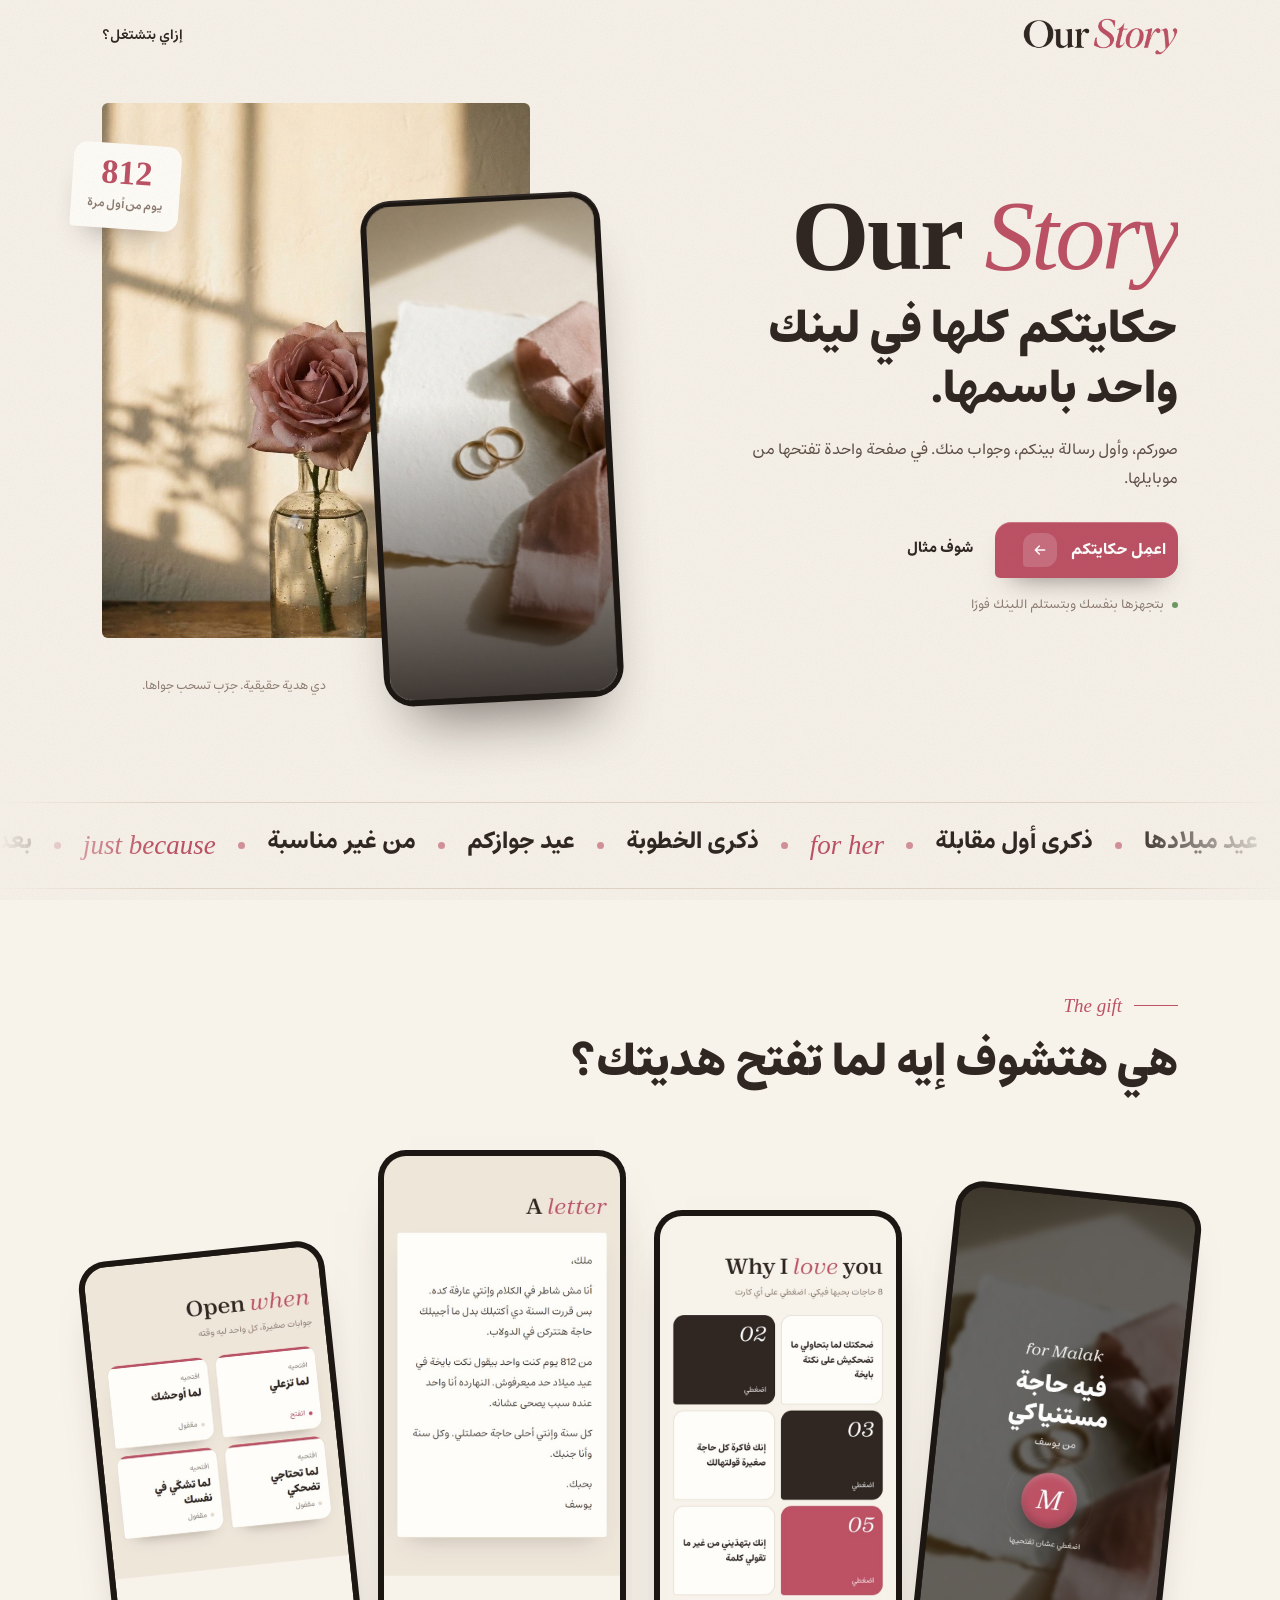
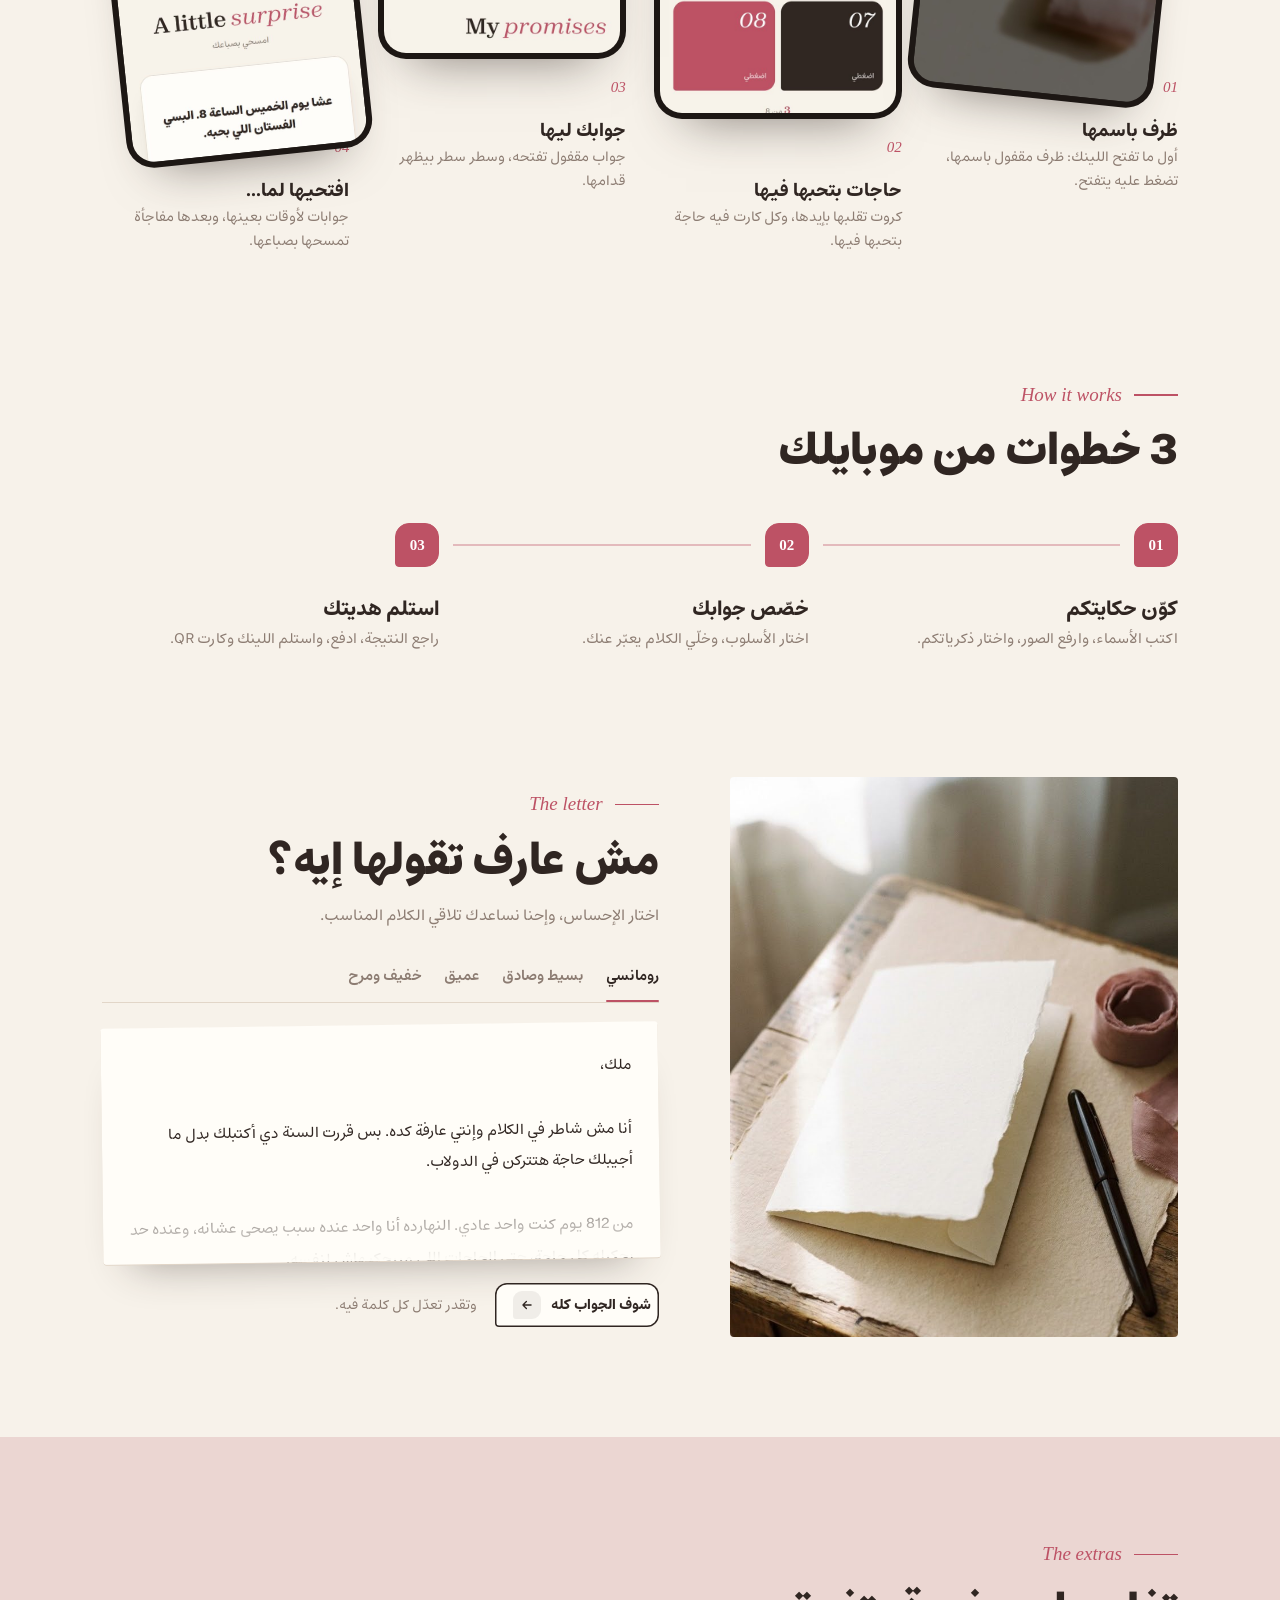
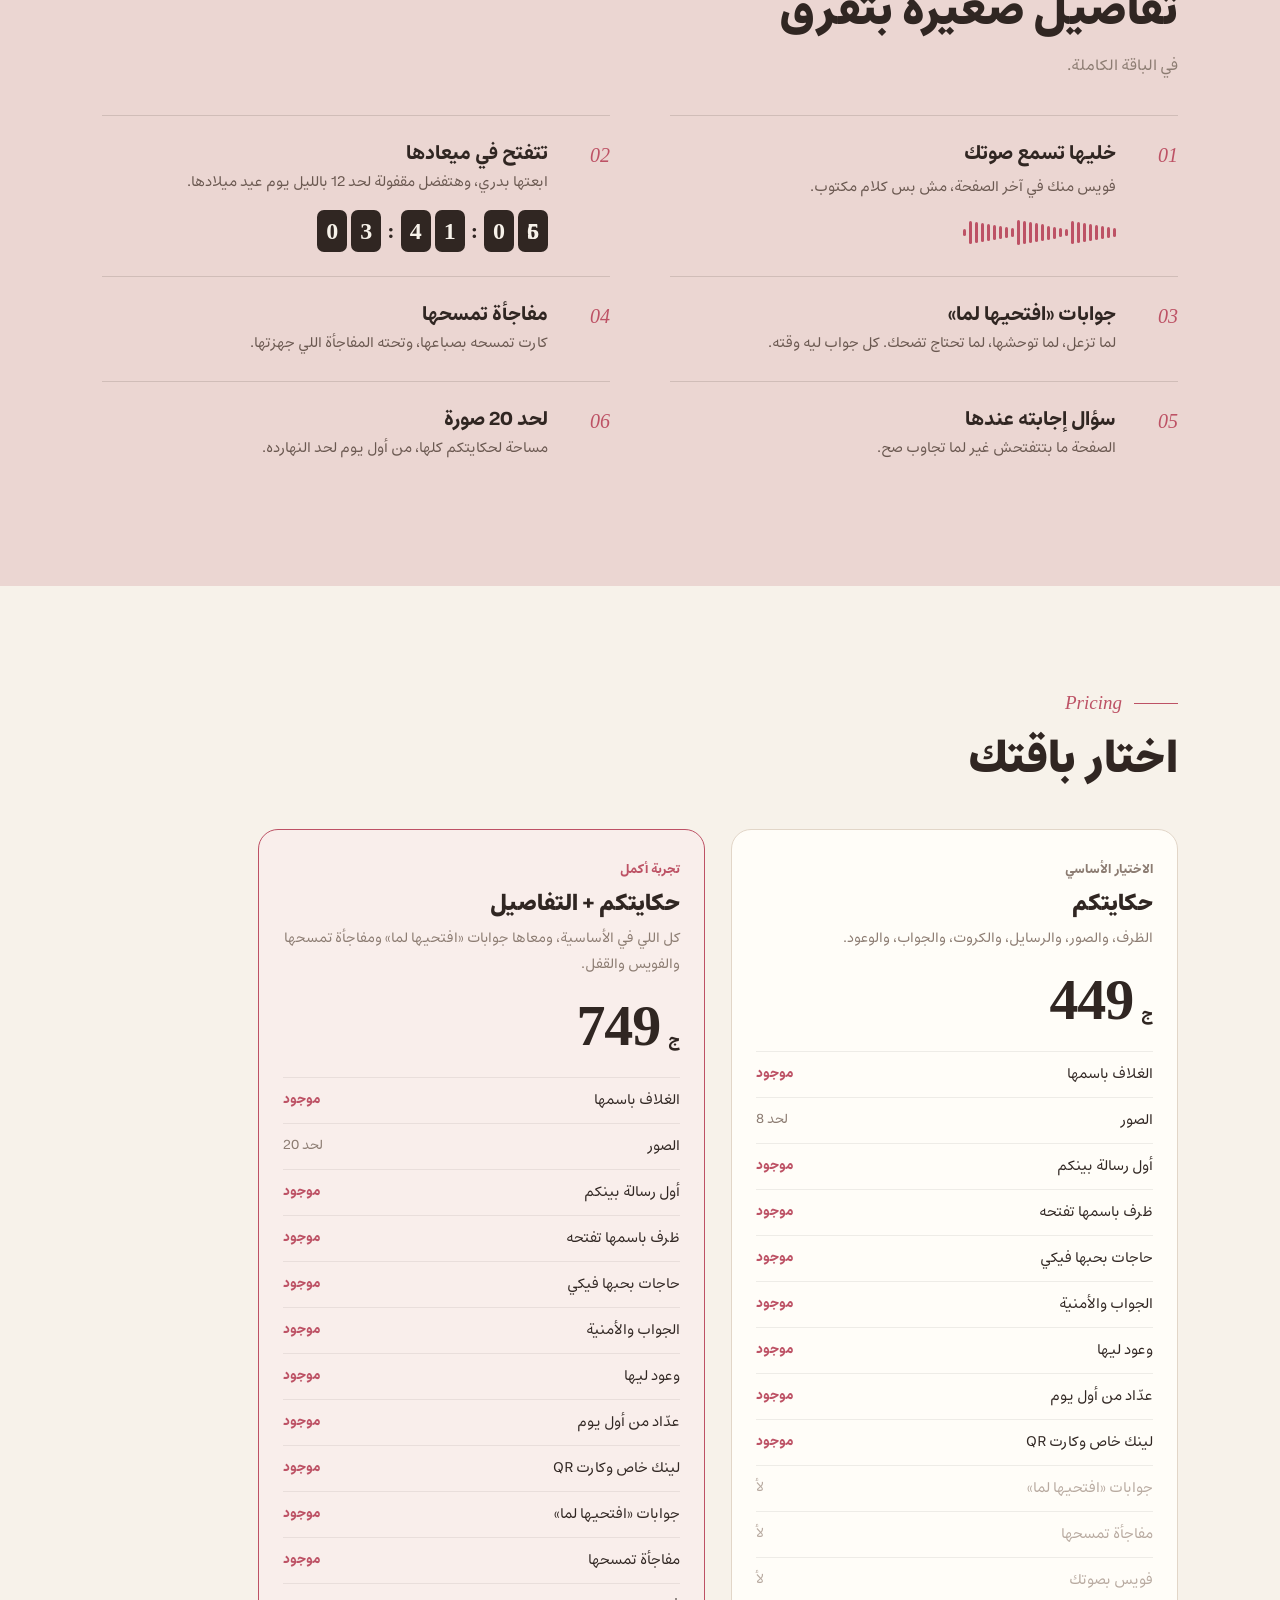
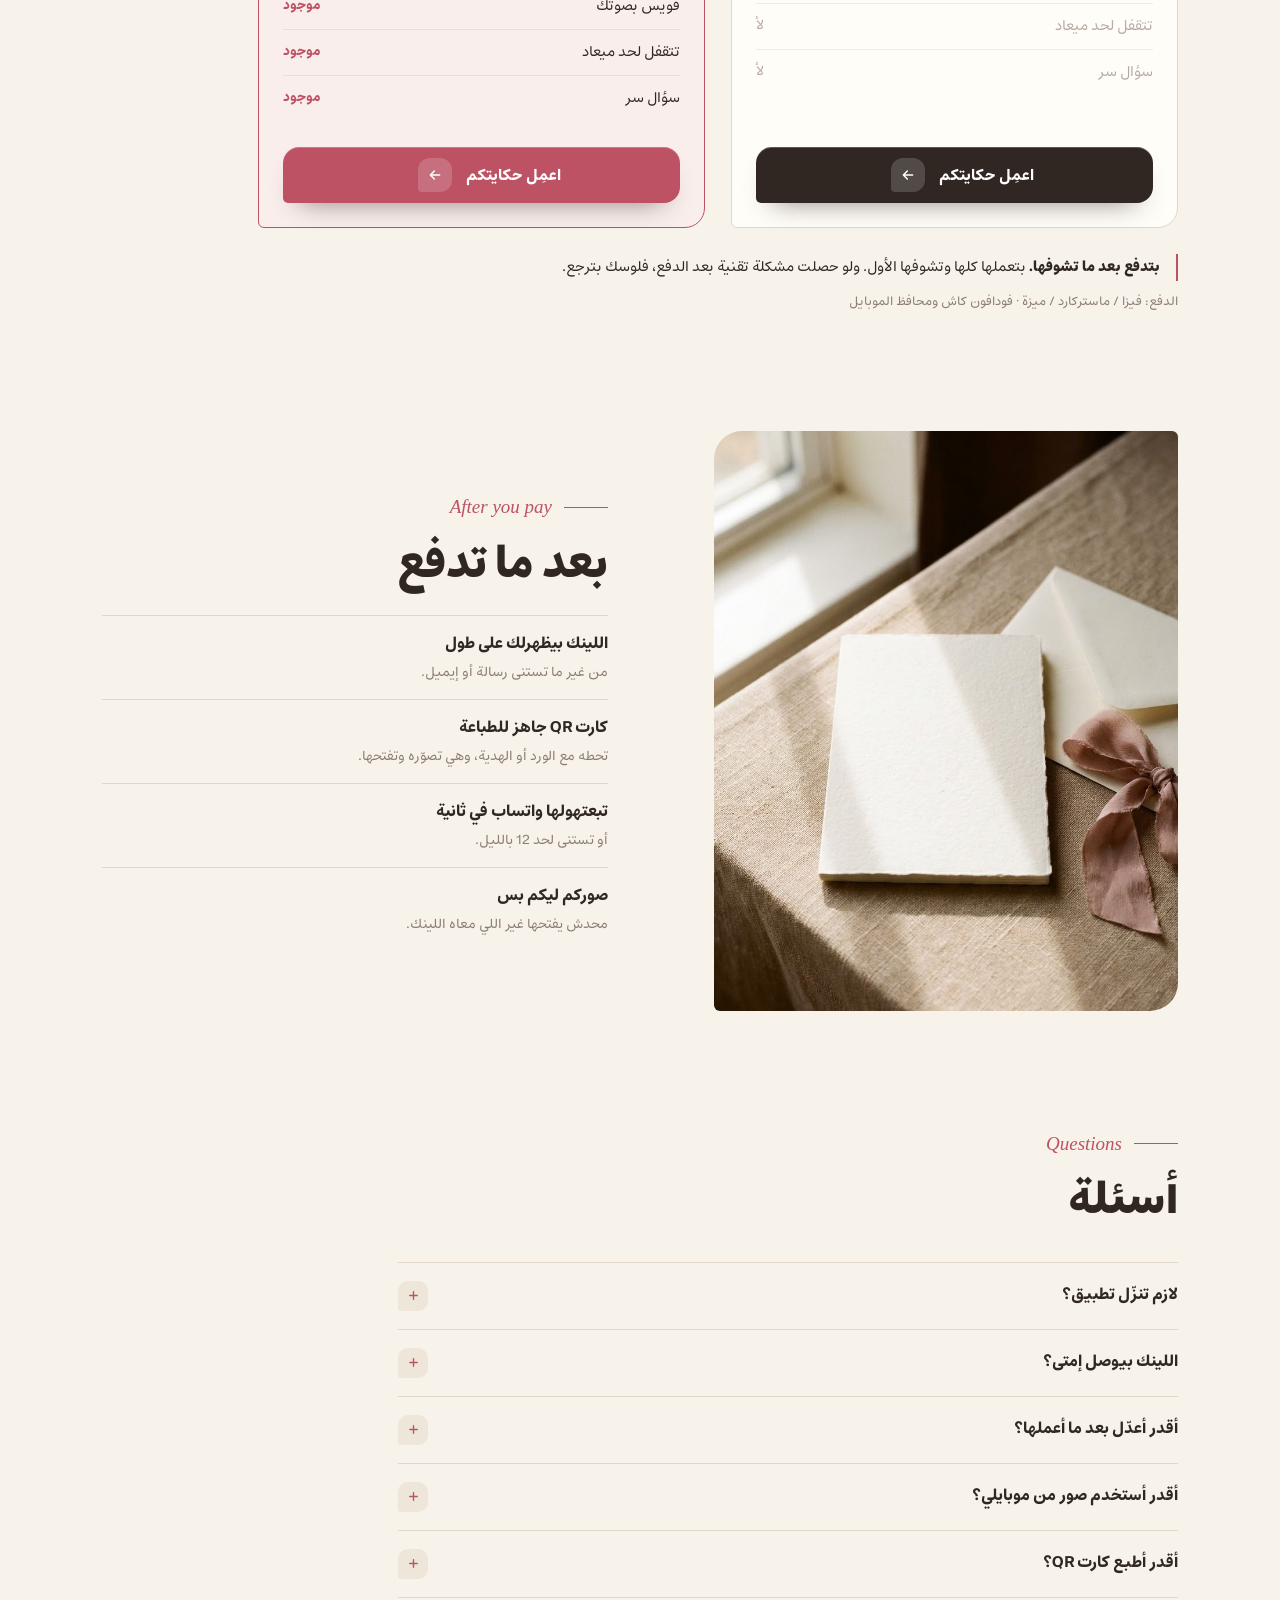
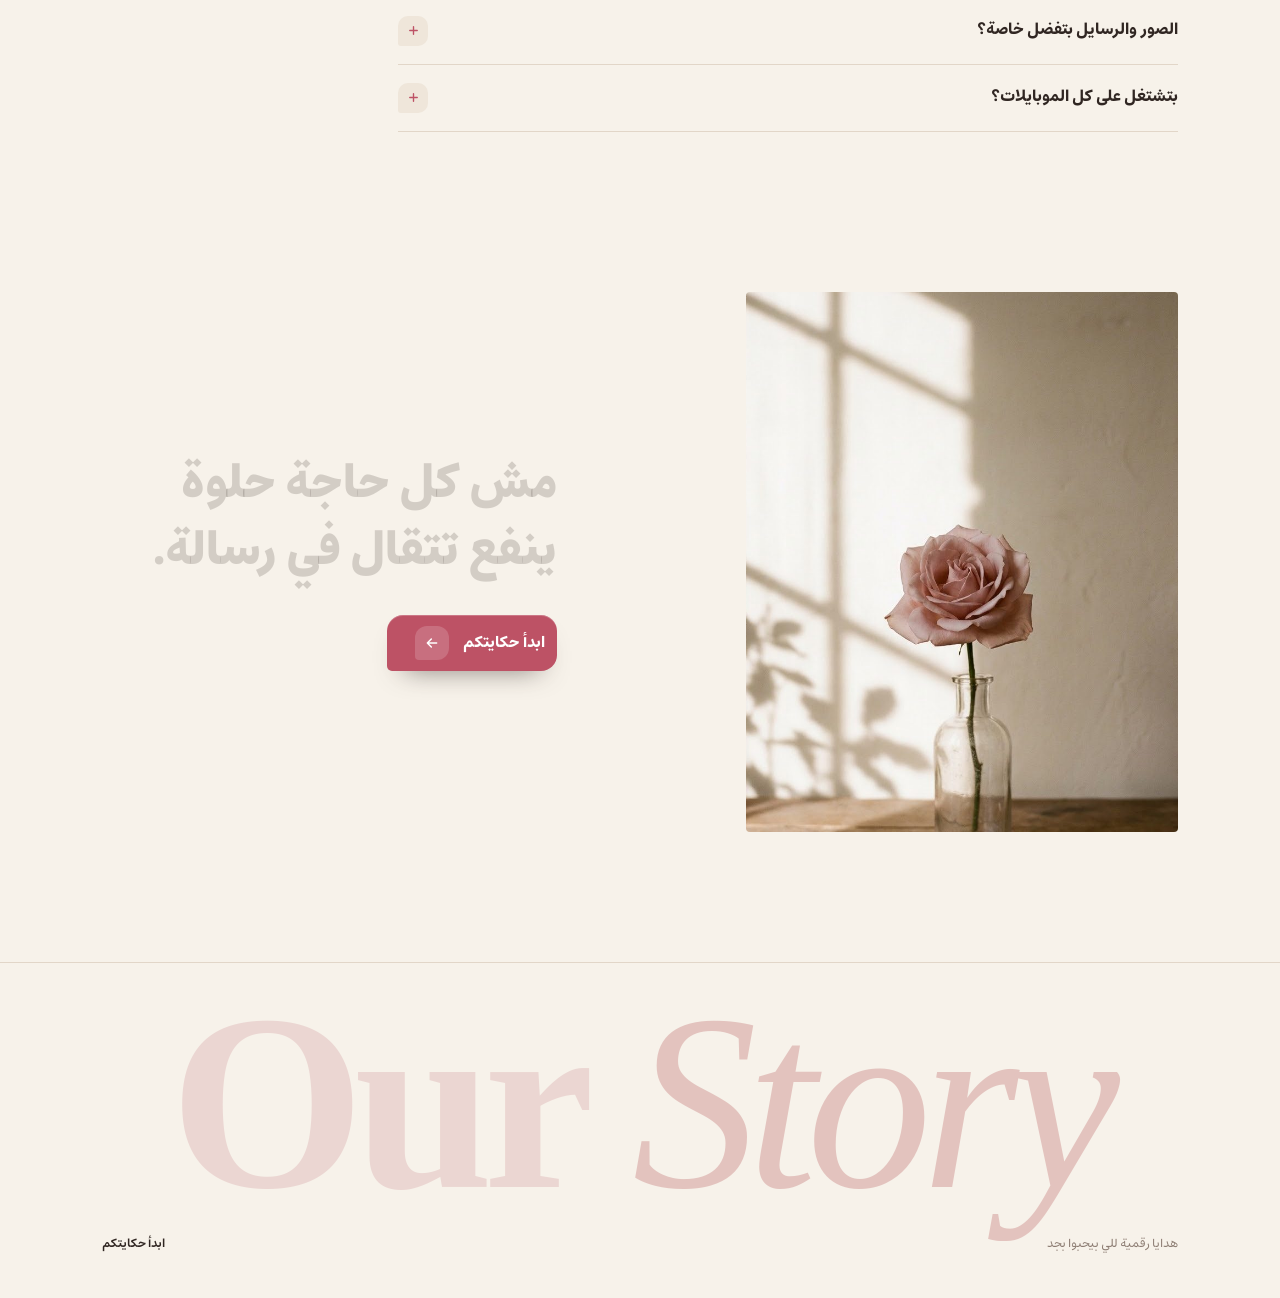
==== commit 6b939a68: "Gift page: envelope intro, numbers, reasons cards, sealed letter, promises, open-when notes, scratch" ====
--- a/index.html
+++ b/index.html
@@ -17,8 +17,8 @@
 <link rel="apple-touch-icon" href="assets/apple-touch-icon.png">
 <link rel="preconnect" href="https://api.fontshare.com" crossorigin>
 <link href="https://api.fontshare.com/v2/css?f[]=zodiak@400,700,401&display=swap" rel="stylesheet">
-<link rel="stylesheet" href="assets/fonts.css?v=9">
-<link rel="stylesheet" href="assets/ui.css?v=9">
+<link rel="stylesheet" href="assets/fonts.css?v=10">
+<link rel="stylesheet" href="assets/ui.css?v=10">
 <script>document.documentElement.classList.add('js')</script>
 <style>
 :root{--paper:#F7F2EA;--paper2:#EFE6DA;--rose:#BD5265;--ink:#302622;--blush:#EBD6D2;--taupe:#8C7C72;--line:#E2D6C8;--en:'Zodiak',Georgia,serif;--ar:'Estedad',system-ui,sans-serif}
@@ -99,13 +99,13 @@
 .shot span{display:block;font-size:14.5px;color:var(--taupe);line-height:1.7}
 .shot .no{font-family:var(--en);font-style:italic;color:var(--rose);font-size:15px;display:block;direction:ltr;text-align:right;margin-top:16px}
 .shbar{height:2px;background:var(--line);margin-top:8px;position:relative;overflow:hidden;border-radius:2px}
-.shbar i{position:absolute;top:0;right:0;height:100%;width:34%;background:var(--ink);border-radius:2px;transition:transform .2s linear}
+.shbar i{position:absolute;top:0;right:0;height:100%;width:25%;background:var(--ink);border-radius:2px;transition:transform .2s linear}
 @media(min-width:900px){
   .shots{overflow:visible;justify-content:space-between;margin:56px 0 0;padding:0}
-  .shot{width:30%;max-width:none}
+  .shot{width:23%;max-width:none}
   .shot:nth-child(1) .dev{rotate:calc(4deg * (1 - var(--p)) + 2deg);translate:0 calc(40px * (1 - var(--p)))}
-  .shot:nth-child(2){margin-top:60px}
-  .shot:nth-child(3) .dev{rotate:calc(-4deg * (1 - var(--p)) - 2deg);translate:0 calc(40px * (1 - var(--p)))}
+  .shot:nth-child(2),.shot:nth-child(4){margin-top:60px}
+  .shot:nth-child(4) .dev{rotate:calc(-4deg * (1 - var(--p)) - 2deg);translate:0 calc(40px * (1 - var(--p)))}
   .shot:hover .dev{transform:translateY(-12px) rotate(0);box-shadow:0 46px 60px -34px rgba(48,38,34,.7)}
   .shbar{display:none}
 }
@@ -267,7 +267,7 @@
     <div class="stage" id="stage">
       <div class="frame photo" data-rv="clip" style="--d:.15s"><img src="assets/img/hero-rose.jpg" alt="" width="896" height="1120" data-par=".05"></div>
       <div class="days" data-rv="pop" style="--d:1.1s"><b data-count="812" data-dur="2200">0</b><span>يوم من أول مرة</span></div>
-      <div class="phwrap" data-rv style="--d:.6s"><div class="phone" id="phone"><div class="scr" id="scr"><iframe src="s/?demo=1" title="مثال للهدية" loading="eager"></iframe></div></div></div>
+      <div class="phwrap" data-rv style="--d:.6s"><div class="phone" id="phone"><div class="scr" id="scr"><iframe src="s/?demo=1&auto=2600" title="مثال للهدية" loading="eager"></iframe></div></div></div>
       <div class="note" data-rv="fade" style="--d:1.3s">دي هدية حقيقية. جرّب تسحب جواها.</div>
     </div>
   </section>
@@ -282,9 +282,10 @@
       <h2 class="h2" data-split>هي هتشوف إيه لما تفتح هديتك؟</h2>
     </div>
     <div class="shots" id="shots" data-scrub data-stagger=".14">
-      <figure class="shot" data-rv><div class="dev"><img src="assets/shots/gift-cover.jpg" alt="" loading="lazy" width="600" height="1266"></div><span class="no">01</span><b>الغلاف باسمها</b><span>أول حاجة تشوفها: اسمها وصورتكم.</span></figure>
-      <figure class="shot" data-rv><div class="dev"><img src="assets/shots/gift-memories.jpg" alt="" loading="lazy" width="600" height="1266"></div><span class="no">02</span><b>الذكريات والرسايل</b><span>أول رسالة بينكم، وصوركم وحكاية كل صورة.</span></figure>
-      <figure class="shot" data-rv><div class="dev"><img src="assets/shots/gift-letter.jpg" alt="" loading="lazy" width="600" height="1266"></div><span class="no">03</span><b>جوابك والأمنية الأخيرة</b><span>كلامك ليها، وفي الآخر أمنية تفتحها بإيدها.</span></figure>
+      <figure class="shot" data-rv><div class="dev"><img src="assets/shots/gift-intro.jpg" alt="" loading="lazy" width="600" height="1266"></div><span class="no">01</span><b>ظرف باسمها</b><span>أول ما تفتح اللينك: ظرف مقفول باسمها، تضغط عليه يتفتح.</span></figure>
+      <figure class="shot" data-rv><div class="dev"><img src="assets/shots/gift-reasons.jpg" alt="" loading="lazy" width="600" height="1266"></div><span class="no">02</span><b>حاجات بتحبها فيها</b><span>كروت تقلبها بإيدها، وكل كارت فيه حاجة بتحبها فيها.</span></figure>
+      <figure class="shot" data-rv><div class="dev"><img src="assets/shots/gift-letter.jpg" alt="" loading="lazy" width="600" height="1266"></div><span class="no">03</span><b>جوابك ليها</b><span>جواب مقفول تفتحه، وسطر سطر بيظهر قدامها.</span></figure>
+      <figure class="shot" data-rv><div class="dev"><img src="assets/shots/gift-openwhen.jpg" alt="" loading="lazy" width="600" height="1266"></div><span class="no">04</span><b>افتحيها لما...</b><span>جوابات لأوقات بعينها، وبعدها مفاجأة تمسحها بصباعها.</span></figure>
     </div>
     <div class="swipe"><span>اسحب</span><div class="shbar"><i id="shbar"></i></div></div>
   </div>
@@ -324,8 +325,10 @@
     <div class="ex" data-stagger=".1">
       <div data-rv><span class="ix">01</span><b>خليها تسمع صوتك</b><span>فويس منك في آخر الصفحة، مش بس كلام مكتوب.</span><div class="wave" id="wave"></div></div>
       <div data-rv><span class="ix">02</span><b>تتفتح في ميعادها</b><span>ابعتها بدري، وهتفضل مقفولة لحد 12 بالليل يوم عيد ميلادها.</span><div class="flip" id="lk"></div></div>
-      <div data-rv><span class="ix">03</span><b>سؤال إجابته عندها</b><span>الصفحة ما بتتفتحش غير لما تجاوب صح.</span></div>
-      <div data-rv><span class="ix">04</span><b>لحد 20 صورة</b><span>مساحة لحكايتكم كلها، من أول يوم لحد النهارده.</span></div>
+      <div data-rv><span class="ix">03</span><b>جوابات «افتحيها لما»</b><span>لما تزعل، لما توحشها، لما تحتاج تضحك. كل جواب ليه وقته.</span></div>
+      <div data-rv><span class="ix">04</span><b>مفاجأة تمسحها</b><span>كارت تمسحه بصباعها، وتحته المفاجأة اللي جهزتها.</span></div>
+      <div data-rv><span class="ix">05</span><b>سؤال إجابته عندها</b><span>الصفحة ما بتتفتحش غير لما تجاوب صح.</span></div>
+      <div data-rv><span class="ix">06</span><b>لحد 20 صورة</b><span>مساحة لحكايتكم كلها، من أول يوم لحد النهارده.</span></div>
     </div>
   </div>
 </section>
@@ -389,10 +392,10 @@
 </footer>
 <div class="sticky" id="sticky"><a class="btn block" href="start/" id="stickyBtn">اعمِل حكايتكم</a></div>
 
-<script src="assets/config.js?v=9"></script>
-<script src="assets/api.js?v=9"></script>
-<script src="assets/phrases.js?v=9"></script>
-<script src="assets/motion.js?v=9"></script>
+<script src="assets/config.js?v=10"></script>
+<script src="assets/api.js?v=10"></script>
+<script src="assets/phrases.js?v=10"></script>
+<script src="assets/motion.js?v=10"></script>
 <script>
 (function () {
   var CFG = OS_CONFIG, P = OS_PHRASES, UI = OSUI, $ = function (id) { return document.getElementById(id); };
@@ -422,7 +425,7 @@
   var shots = $('shots');
   shots.addEventListener('scroll', function () {
     var max = shots.scrollWidth - shots.clientWidth; if (max <= 0) return;
-    var k = Math.abs(shots.scrollLeft) / max; $('shbar').style.transform = 'translateX(' + (-k * 194) + '%)';
+    var k = Math.abs(shots.scrollLeft) / max; $('shbar').style.transform = 'translateX(' + (-k * 300) + '%)';
   }, { passive: true });
 
   /* أساليب الجواب: مؤشر بيتحرك + الكلام بيتكتب */
@@ -485,14 +488,19 @@
     ['الغلاف باسمها', 1, 1],
     ['الصور', 'لحد ' + CFG.plans.story.maxMoments, 'لحد ' + CFG.plans.full.maxMoments],
     ['أول رسالة بينكم', 1, 1],
+    ['ظرف باسمها تفتحه', 1, 1],
+    ['حاجات بحبها فيكي', 1, 1],
     ['الجواب والأمنية', 1, 1],
+    ['وعود ليها', 1, 1],
     ['عدّاد من أول يوم', 1, 1],
     ['لينك خاص وكارت QR', 1, 1],
+    ['جوابات «افتحيها لما»', 0, 1],
+    ['مفاجأة تمسحها', 0, 1],
     ['فويس بصوتك', 0, 1],
     ['تتقفل لحد ميعاد', 0, 1],
     ['سؤال سر', 0, 1]
   ];
-  var META = { story: ['الاختيار الأساسي', 'حكايتكم', 'الغلاف، والصور، والرسايل، والجواب، والـQR.'], full: ['تجربة أكمل', 'حكايتكم + التفاصيل', 'كل اللي في الأساسية، ومعاها الفويس والقفل والسؤال السر.'] };
+  var META = { story: ['الاختيار الأساسي', 'حكايتكم', 'الظرف، والصور، والرسايل، والكروت، والجواب، والوعود.'], full: ['تجربة أكمل', 'حكايتكم + التفاصيل', 'كل اللي في الأساسية، ومعاها جوابات «افتحيها لما» ومفاجأة تمسحها والفويس والقفل.'] };
   $('plans').innerHTML = ['story', 'full'].map(function (k, col) {
     var p = CFG.plans[k], m = META[k];
     return '<div class="plan' + (k === 'full' ? ' full' : '') + '" data-rv><span class="t">' + m[0] + '</span><h3>' + m[1] + '</h3><span class="d">' + m[2] + '</span>' +
